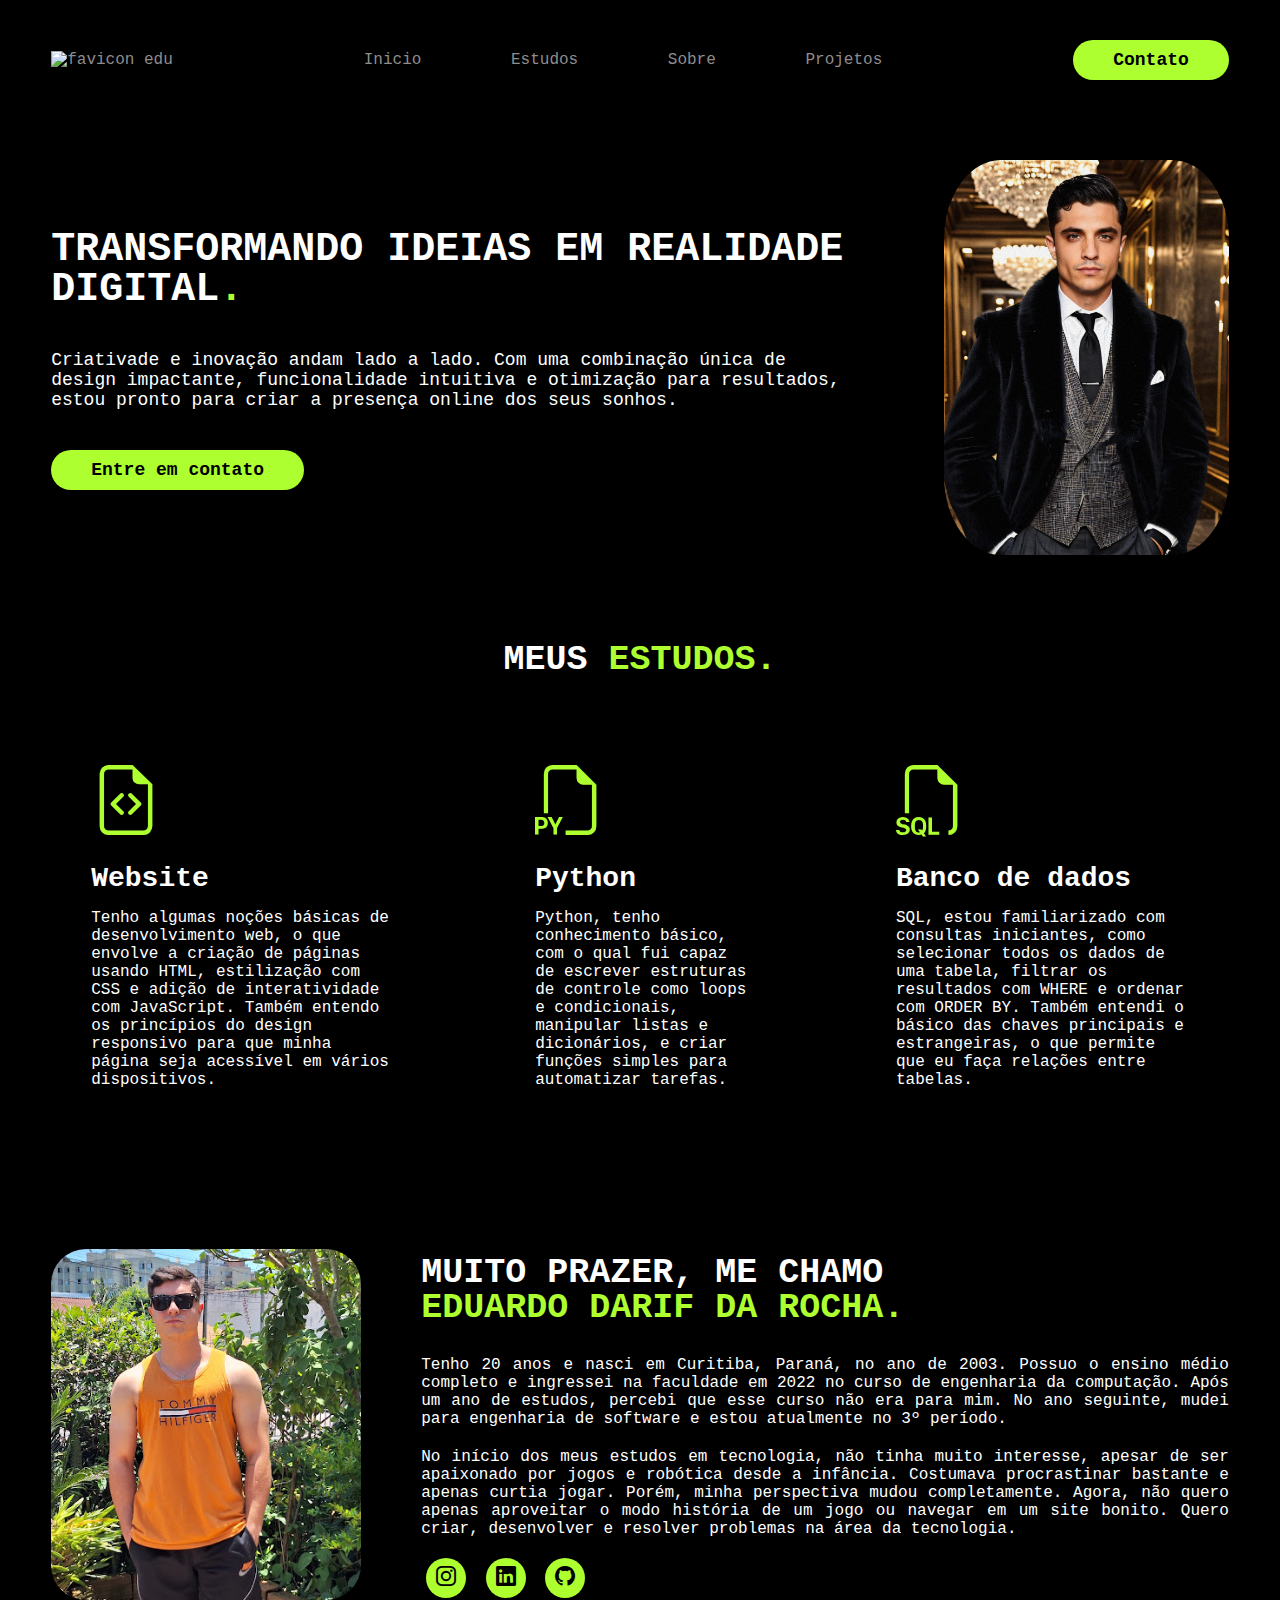
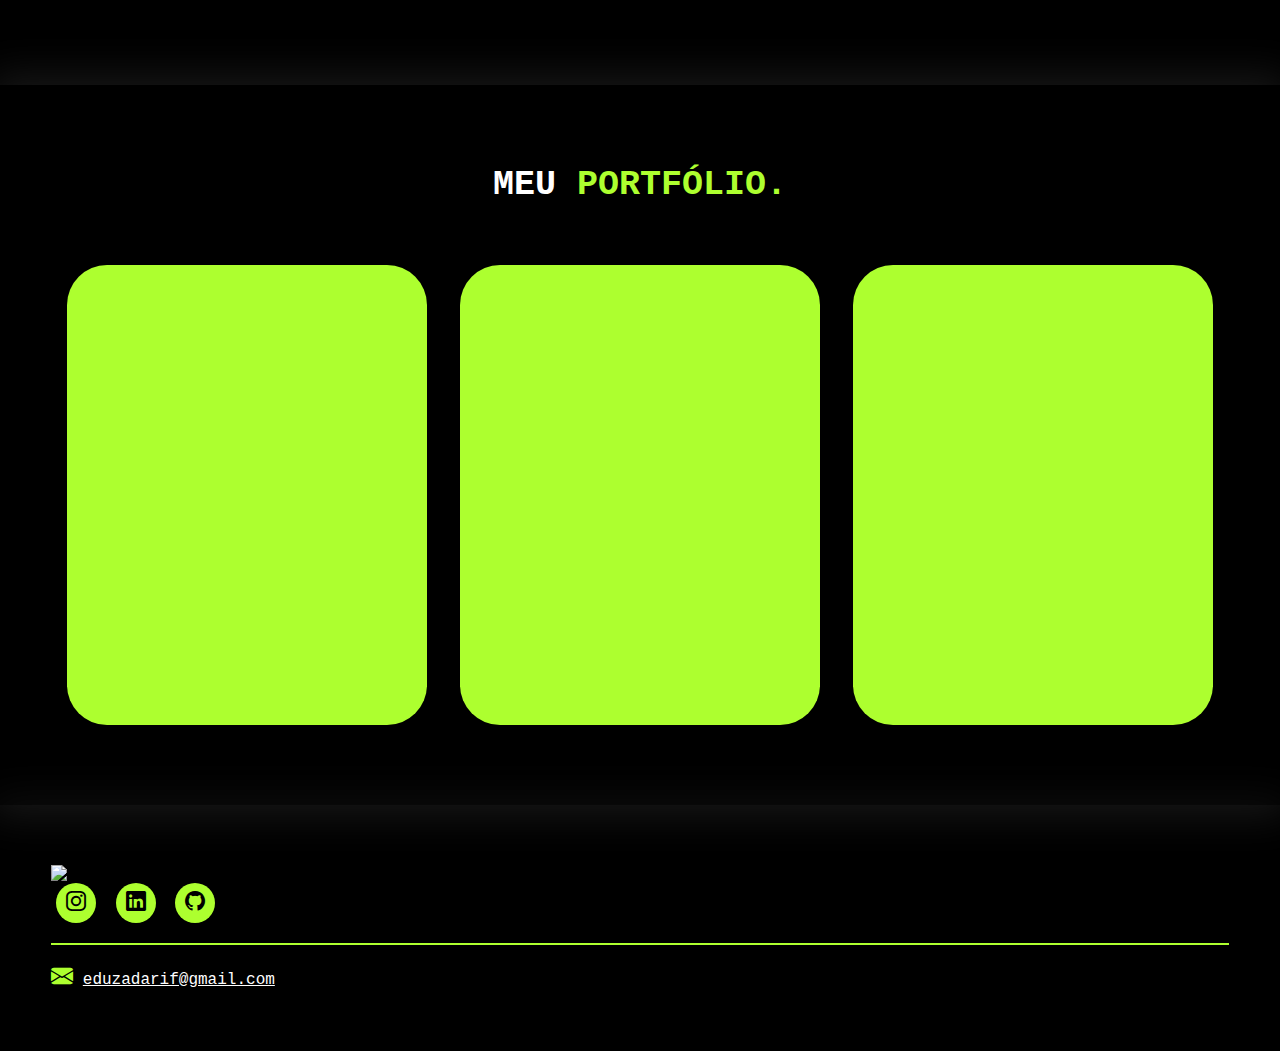
==== index.html @ e09f618d "Initial commit" ====
<!DOCTYPE html>
<html lang="pt-br">

<head>
    <meta charset="UTF-8">
    <meta name="viewport" content="width=device-width, initial-scale=1.0">
    <link rel="stylesheet" href="style.css">
    <link rel="stylesheet" href="https://cdn.jsdelivr.net/npm/bootstrap-icons@1.11.3/font/bootstrap-icons.min.css">
    <!--bootstrap icon-->
    <link rel="shortcut icon" href="images/favicon.ico.ico" type="image/x-icon">
    <title>EduDarif</title>
</head>

<body>

    <header>
        <div class="interface">
            <div class="logo">
                <a href="#">
                    <img src="images/favicon.ico" alt="favicon edu">
                </a>
            </div> <!--logo-->

            <nav class="menu_desktop">
                <ul>
                    <li><a href="#Inicio">Inicio</a></li>
                    <li><a href="#Estudos">Estudos</a></li>
                    <li><a href="#Sobre">Sobre</a></li>
                    <li><a href="#Projetos">Projetos</a></li>
                </ul>
            </nav>

            <div class="edu-contatos">
                <a href="contatos.html" target="_blank" rel="external">
                    <button>Contato</button>
                </a>
            </div><!--contatos para falar comigo-->
        </div> <!--interface-->
    </header>

    <main>
        <a name="Inicio"></a>
        <section id="Inicio" class="topo-do-site">
            <div class="interface">
                <div class="flex">
                    <div class="txt-topo-site">
                        <h1>TRANSFORMANDO IDEIAS EM REALIDADE DIGITAL<span>.</span></h1>
                        <p>Criativade e inovação andam lado a lado. Com uma combinação única de design impactante,
                            funcionalidade intuitiva e otimização para resultados, estou pronto para criar a presença
                            online dos seus sonhos.</p>

                        <div class="edu-contatos">
                            <a href="contatos.html" target="_blank" rel="external">
                                <button>Entre em contato</button>
                            </a>
                        </div>
                    </div><!--txt-topo-site-->

                    <div class="img-topo-site">
                        <img src="images/eduardo.jpeg" alt="edu" id="zoom">
                    </div><!--img-topo-site-->
                </div><!--flex-->
            </div><!--interface-->
        </section><!--topo-do-site-->

        <a name="Estudos"></a>
        <section id="Estudos" class="especialidades">
            <div class="interface">
                <h2 class="titulo">MEUS <span>ESTUDOS.</span></h2>
                <div class="flex">
                    <div class="especialidades-box">
                        <i class="bi bi-file-earmark-code"></i>
                        <h3>Website</h3>
                        <p>Tenho algumas noções básicas de desenvolvimento web, o que envolve a criação de páginas
                            usando HTML, estilização com CSS e adição de interatividade com JavaScript. Também entendo
                            os princípios do design responsivo para que minha página seja acessível em vários
                            dispositivos.</p>
                    </div><!--especialidades-box-->

                    <div class="especialidades-box">
                        <i class="bi bi-filetype-py"></i>
                        <h3>Python</h3>
                        <p>Python, tenho conhecimento básico, com o qual fui capaz de escrever estruturas de controle
                            como loops e condicionais, manipular listas e dicionários, e criar funções simples para
                            automatizar tarefas.</p>
                    </div><!--especialidades-box-->

                    <div class="especialidades-box">
                        <i class="bi bi-filetype-sql"></i>
                        <h3>Banco de dados</h3>
                        <p>SQL, estou familiarizado com consultas iniciantes, como selecionar todos os dados de uma
                            tabela, filtrar os resultados com WHERE e ordenar com ORDER BY. Também entendi o básico das
                            chaves principais e estrangeiras, o que permite que eu faça relações entre tabelas.</p>
                    </div><!--especialidades-box-->
                </div><!--flex-->
            </div><!--interface-->
        </section><!--especialidades-->

        <a nome="Sobre"></a>
        <section id="Sobre" class="sobre">
            <div class="interface">
                <div class="flex">
                    <div class="img-sobre">
                        <img src="images/eu_2.png" alt="selfie" id="zoom2">
                    </div><!--img-sobre-->

                    <div class="txt-sobre">
                        <h2>MUITO PRAZER, ME CHAMO <span>EDUARDO DARIF DA ROCHA.</span></h2>
                        <p>Tenho 20 anos e nasci em Curitiba, Paraná, no ano de 2003. Possuo o ensino médio completo e
                            ingressei na faculdade em 2022 no curso de engenharia da computação. Após um ano de estudos,
                            percebi que esse curso não era para mim. No ano seguinte, mudei para engenharia de software
                            e estou atualmente no 3º período.</p>
                        <p>No início dos meus estudos em tecnologia, não tinha muito interesse, apesar de ser apaixonado
                            por jogos e robótica desde a infância. Costumava procrastinar bastante e apenas curtia
                            jogar. Porém, minha perspectiva mudou completamente. Agora, não quero apenas aproveitar o
                            modo história de um jogo ou navegar em um site bonito. Quero criar, desenvolver e resolver
                            problemas na área da tecnologia.</p>
                        <div class="eddarif-social">
                            <a href="https://www.instagram.com/edudarif/" target="_blank" rel="external"><button><i
                                        class="bi bi-instagram"></i></button></a>
                            <a href="https://www.linkedin.com/in/eduardo-darif-da-rocha-286b02239/" target="_blank"
                                rel="external"><button><i class="bi bi-linkedin"></i></button></a>
                            <a href="https://github.com/EduDarif" target="_blank" rel="external"><button><i
                                        class="bi bi-github"></i></button></a>
                        </div><!--eddarif-social-->
                    </div><!--txt-sobre-->
                </div><!--flex-->
            </div><!--interface-->
        </section><!--sobre-->

        <a nome="Projetos"></a>
        <section id="Projetos" class="portfolio">
            <div class="interface">
                <h2 class="titulo">MEU <span>PORTFÓLIO.</span></h2>
                <div class="flex">
                    <div class="img-port" style="background-image: url(images/portfólio.jpg);">
                        <div class="overlay">Projeto 1</div>
                    </div>
                    <div class="img-port" style="background-image: url(images/portfólio.jpg);">
                        <div class="overlay">Projeto 2</div>
                    </div>
                    <div class="img-port" style="background-image: url(images/portfólio.jpg);">
                        <div class="overlay">Projeto 3</div>
                    </div>
                </div><!--flex-->
            </div><!--interface-->
        </section><!--portifolio-->

    </main>

    <footer>
        <div class="interface">
            <div class="line-footer">
                <div class="flex">
                    <div class="logo-footer">
                        <img src="images/favicon.ico" alt="logotipo edu">
                        <div class="eddarif-social">
                            <a href=https://www.instagram.com/edudarif/ target="_blank" rel="external"><button><i
                                        class="bi bi-instagram"></i></button></a>
                            <a href="https://www.linkedin.com/in/eduardo-darif-da-rocha-286b02239/" target="_blank"
                                rel="external"><button><i class="bi bi-linkedin"></i></button></a>
                            <a href="https://github.com/EduDarif" target="_blank" rel="external"><button><i
                                        class="bi bi-github"></i></button></a>
                        </div><!--eddarif-social-->
                    </div><!--flex-->
                </div><!--logo-footer-->
            </div><!--line-footer-->

            <div class="line-footer borda">
                <p><i class="bi bi-envelope-fill"></i> <a href="mailto:eduzadarif@gmail.com">eduzadarif@gmail.com</a>
                </p>
            </div><!--line-footer-->

        </div><!--interface-->
    </footer>

    <script src="functions.js"></script>

</body>

</html>
---- style.css ----
/* ESTILO GERAL */
* {
    margin: 0;
    padding: 0;
    box-sizing: border-box;
    font-family: 'Courier New', Courier, monospace;
}

body {
    background-color: #000;
    height: 100vh;
}

.interface {
    max-width: 1280px;
    margin: 0 auto;
}

.flex {
    display: flex;
}

.edu-contatos button {
    padding: 10px 40px;
    font-size: 18px;
    font-weight: 600;
    background-color: greenyellow;
    border: 0;
    border-radius: 30px;
    cursor: pointer;
    transition: .2s;
}

h2.titulo {
    color: white;
    font-size: 35px;
    text-align: center;
}

h2.titulo span {
    color: greenyellow;
}

button:hover,
form .edu-enviar input:hover {
    box-shadow: 0px 0px 8px rgba(130, 255, 47, 0.822);
    transform: scale(1.07);
}

/* ESTILO DO CABEÇALHO */
header {
    padding: 40px 4%;
}

header>.interface {
    display: flex;
    align-items: center;
    justify-content: space-between;
}

header a {
    color: #8f8c8c;
    text-decoration: none;
    display: inline-block;
    transition: .2s;
}

header a:hover {
    color: whitesmoke;
    transform: scale(1.07);
}

header nav ul {
    list-style-type: none;
}

header nav ul li {
    display: inline-block;
    padding: 0 40px;
}

/* ESTILO DO TOPO DO SITE */
section.topo-do-site {
    padding: 40px 4%;
}

section.topo-do-site .flex {
    align-items: center;
    justify-content: center;
    gap: 90px;
}

.topo-do-site h1 {
    color: white;
    font-size: 40px;
    line-height: 40px;
}

.topo-do-site .txt-topo-site h1 span {
    color: greenyellow;
}

.topo-do-site .txt-topo-site p {
    color: white;
    margin: 40px 0;
    font-size: 18px;
}

.topo-do-site .img-topo-site img {
    position: relative;
    animation: flutuar 2s ease-in-out infinite alternate;
    width: 285px;
    border-radius: 20%;
    border: none;
}

@keyframes flutuar {
    0% {
        top: 0;
    }

    100% {
        top: 30px;
    }
}

/* ESTILOS DAS ESPECIALIDADES */
section.especialidades {
    padding: 40px 4%;
}

section.especialidades .flex {
    gap: 60px;
}

.especialidades .especialidades-box {
    color: white;
    padding: 40px;
    border-radius: 20px;
    margin-top: 45px;
    transition: .2s;
}

.especialidades .especialidades-box:hover {
    transform: scale(1.05);
    box-shadow: 0 0 10px rgba(255, 255, 255, 0.39);
}

.especialidades .especialidades-box i {
    font-size: 70px;
    color: greenyellow;
}

.especialidades .especialidades-box h3 {
    font-size: 28px;
    margin: 15px 0;
}

/* ESTILO DO SOBRE */
section.sobre {
    padding: 80px 4%;
}

section.sobre .flex {
    align-items: center;
    gap: 60px;
}

.sobre .txt-sobre {
    color: white;
}

.sobre .txt-sobre h2 {
    font-size: 35px;
    line-height: 35px;
    margin-bottom: 30px;
}

.sobre .txt-sobre h2 span {
    color: greenyellow;
    display: block;
}

.sobre .txt-sobre p {
    margin: 20px 0;
    text-align: justify;
}

.eddarif-social button {
    width: 40px;
    height: 40px;
    border-radius: 50%;
    border: none;
    background-color: greenyellow;
    font-size: 20px;
    cursor: pointer;
    margin: 0 5px;
    transition: .2s;
}

.sobre .flex .img-sobre img {
    border-radius: 35px;
    border: none;
    width: 310px;
}

/* ESTILO DO PORTFÓLIO */
section.portfolio {
    padding: 80px 4%;
    box-shadow: 0 0 40px 10px rgba(255, 255, 255, 0.096);
}

section.portfolio .flex {
    justify-content: space-around;
    margin-top: 60px;
}

.img-port {
    width: 360px;
    height: 460px;
    background-color: greenyellow;
    background-size: cover;
    background-position: 100% 0%;
    border-radius: 40px;
    transition: 8s;
    cursor: pointer;
    position: relative;
}

.img-port:hover {
    background-position: 100% 100%
}

.overlay {
    position: absolute;
    top: 0;
    left: 0;
    width: 100%;
    height: 100%;
    background-color: rgba(0, 0, 0, 0.568);
    border-radius: 40px;
    display: flex;
    align-items: center;
    justify-content: center;
    font-size: 24px;
    font-weight: 600;
    color: white;
    opacity: 0;
    transition: .5s;
}

.overlay:hover {
    opacity: 1;
}

/* ESTILO DO FORMULÁRIO DE CONTATO */

section.formulario {
    padding: 80px 4%;
}

form {
    max-width: 500px;
    margin: 0 auto;
    display: flex;
    justify-content: center;
    flex-direction: column;
    gap: 10px;
    margin-top: 40px;
}

form input,
form textarea {
    width: 100%;
    background-color: rgb(59, 59, 59);
    border: 0;
    outline: 0;
    padding: 20px 15px;
    border-radius: 15px;
    color: white;
    font-size: 18px;
}

form textarea {
    resize: none;
    max-height: 200px;
}

form .edu-enviar {
    margin-top: 20px;
    text-align: center;
}

form .edu-enviar input {
    width: 120px;
    background-color: rgb(173, 255, 47);
    color: black;
    font-weight: 700;
    cursor: pointer;
    transition: .2s;
}

/* ESTILO DO RODAPÉ */

footer {
    padding: 40px 4%;
    box-shadow: 0 0 40px 10px rgba(255, 255, 255, 0.048);
}

footer .flex {
    justify-content: space-between;
}

footer .line-footer {
    padding: 20px 0;
}

.borda {
    border-top: 2px solid greenyellow;
}

footer .line-footer p i {
    color: greenyellow;
    font-size: 22px;
}

footer .line-footer p a {
    color: white;
}

@media screen and (max-width: 1020px) {

    /* CLASSES GERAIS */
    .flex {
        flex-direction: column;
    }

    h2.titulo {
        font-size: 30px;
        line-height: 34px;
    }

    .topo-do-site .flex {
        flex-direction: column-reverse;
    }

    /* CABEÇALHO */
    .menu_desktop,
    .edu-contatos {
        display: none;
    }

    /* TOPO DO SITE */
    section.topo-do-site .flex {
        gap: 55px;
    }

    section.topo-do-site {
        padding: 20px 8%;
    }

    .topo-do-site h1 {
        font-size: 30px;
    }

    .topo-do-site .img-topo-site img {
        width: 100%;
    }

    /* ESTILOS DAS ESPECIALIDADES */
    section.especialidades {
        padding: 40px 8%;
    }

    /* SOBRE */
    section.sobre {
        padding: 80px 8%;
    }

    .sobre .txt-sobre h2 {
        font-size: 30px;
        line-height: 35px;
        text-align: center;
    }

    .eddarif-social {
        text-align: center;
    }

    .img-sobre img {
        width: 100%;
    }

    /* PORTFÓLIO */
    section.portfolio {
        padding: 80px 8%;
    }

    .img-port {
        width: 100%;
        max-width: 360px;
        margin: 0 auto;
    }

    section.portfolio .flex {
        gap: 55px;
    }

    footer .flex {
        gap: 30px;
    }

    footer .line-footer {
        text-align: center;
    }
}
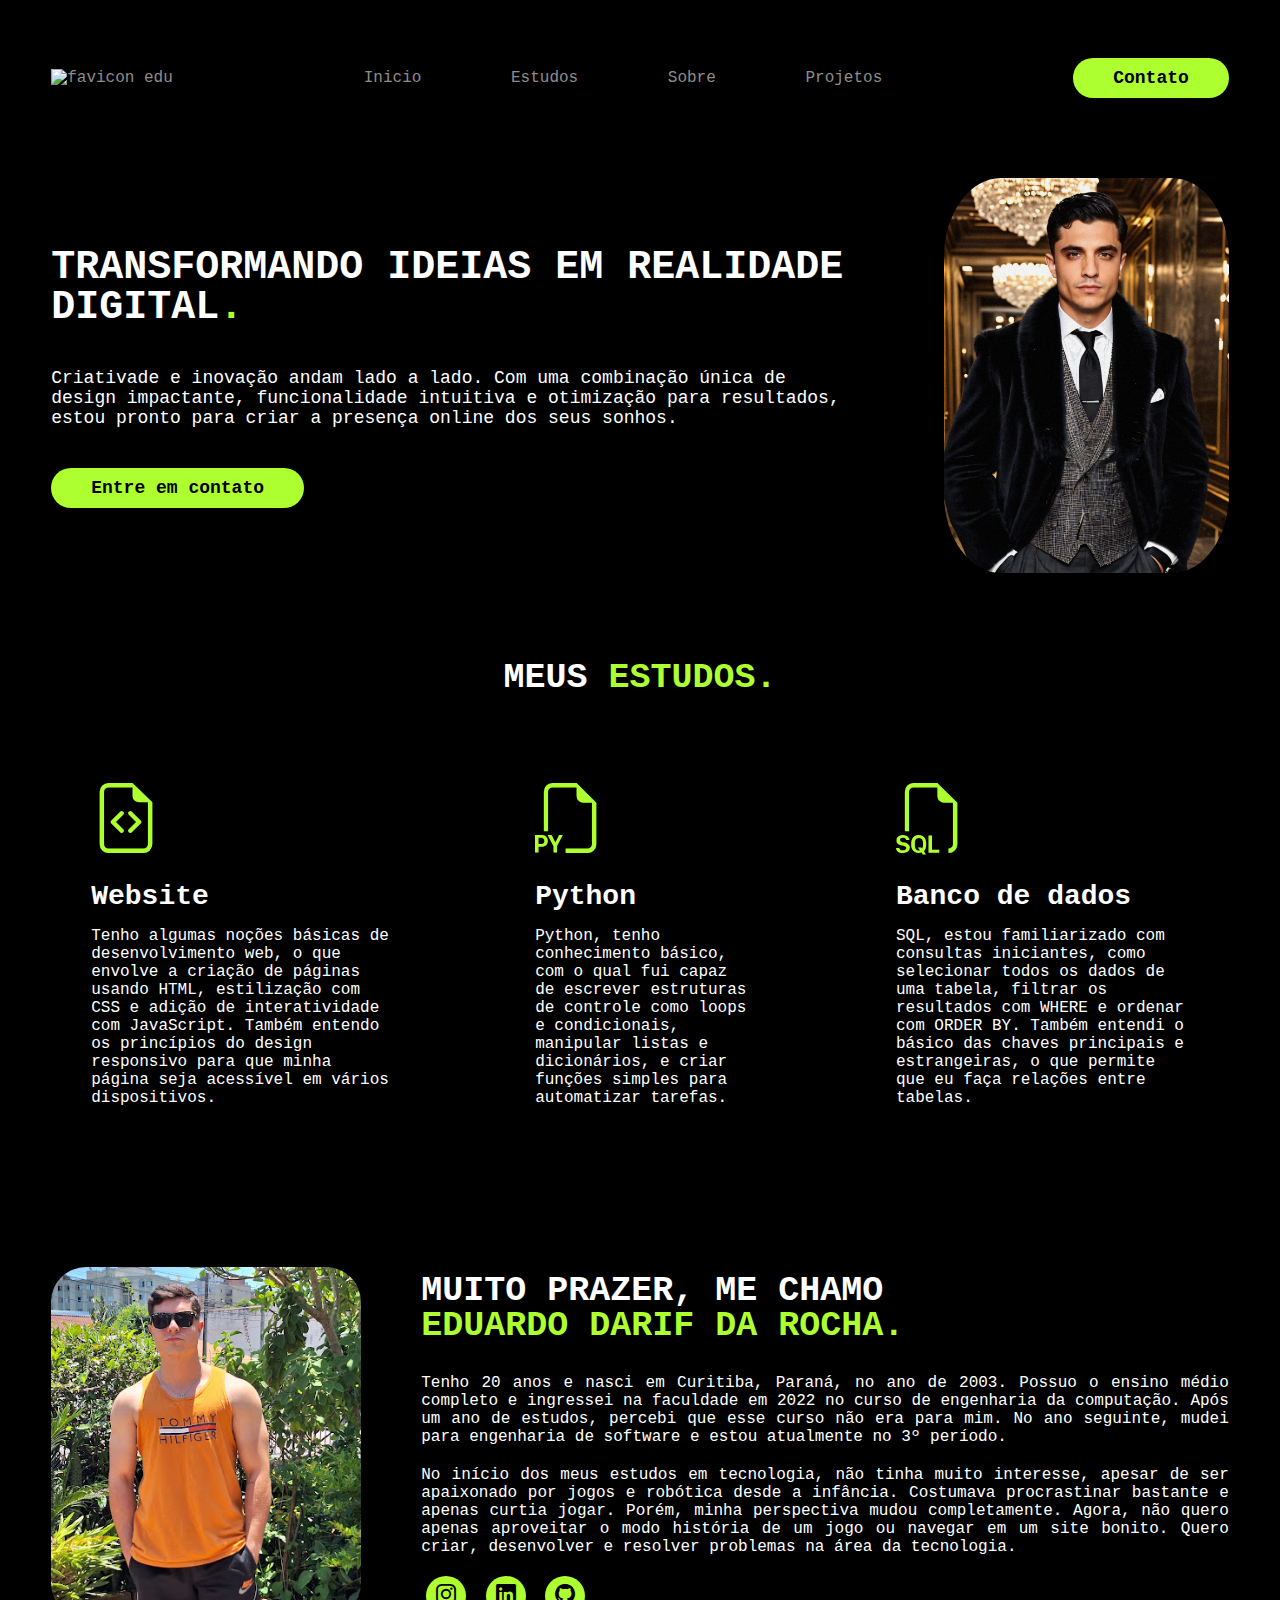
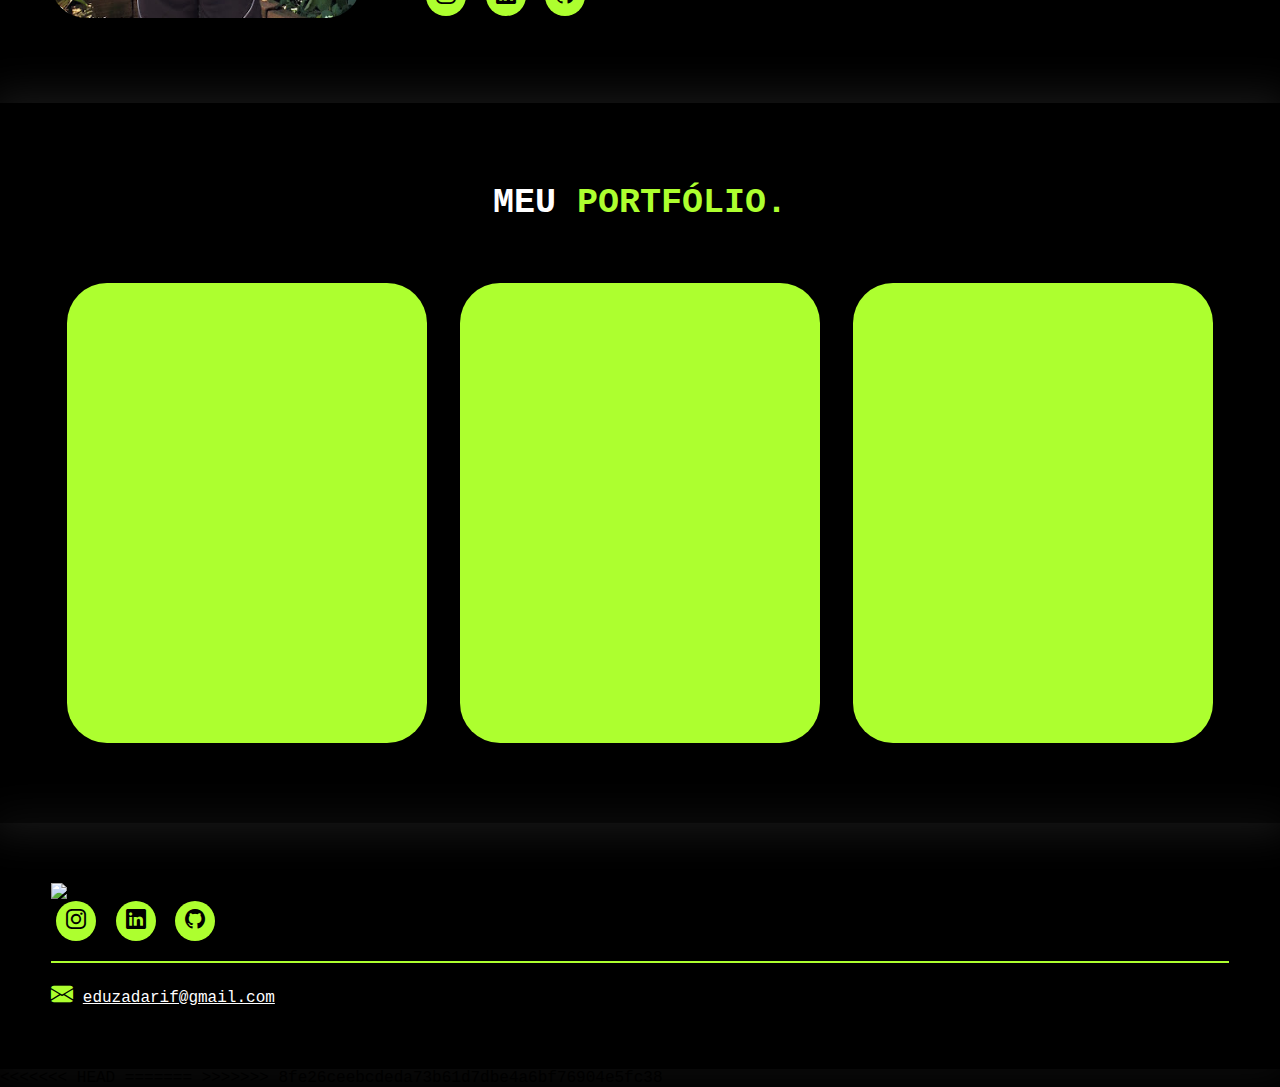
==== commit 75800489: "Resolve merge conflicts" ====
--- a/index.html
+++ b/index.html
@@ -4,7 +4,11 @@
 <head>
     <meta charset="UTF-8">
     <meta name="viewport" content="width=device-width, initial-scale=1.0">
+<<<<<<< HEAD
+    <link rel="stylesheet" href="assets/css/style.css">
+=======
     <link rel="stylesheet" href="style.css">
+>>>>>>> 8fe26ceebcdeda73b61d7dbe4a6bf76904e5fc38
     <link rel="stylesheet" href="https://cdn.jsdelivr.net/npm/bootstrap-icons@1.11.3/font/bootstrap-icons.min.css">
     <!--bootstrap icon-->
     <link rel="shortcut icon" href="images/favicon.ico.ico" type="image/x-icon">
@@ -174,7 +178,11 @@
         </div><!--interface-->
     </footer>
 
+<<<<<<< HEAD
+    <script src="assets/js/functions.js"></script>
+=======
     <script src="functions.js"></script>
+>>>>>>> 8fe26ceebcdeda73b61d7dbe4a6bf76904e5fc38
 
 </body>
 
--- a/assets/css/style.css
+++ b/assets/css/style.css
@@ -0,0 +1,416 @@
+/* ESTILO GERAL */
+* {
+    margin: 0;
+    padding: 0;
+    box-sizing: border-box;
+    font-family: 'Courier New', Courier, monospace;
+}
+
+body {
+    background-color: #000;
+    height: 100vh;
+}
+
+.interface {
+    max-width: 1280px;
+    margin: 0 auto;
+}
+
+.flex {
+    display: flex;
+}
+
+.edu-contatos button {
+    padding: 10px 40px;
+    font-size: 18px;
+    font-weight: 600;
+    background-color: greenyellow;
+    border: 0;
+    border-radius: 30px;
+    cursor: pointer;
+    transition: .2s;
+}
+
+h2.titulo {
+    color: white;
+    font-size: 35px;
+    text-align: center;
+}
+
+h2.titulo span {
+    color: greenyellow;
+}
+
+button:hover,
+form .edu-enviar input:hover {
+    box-shadow: 0px 0px 8px rgba(130, 255, 47, 0.822);
+    transform: scale(1.07);
+}
+
+/* ESTILO DO CABEÇALHO */
+header {
+    padding: 40px 4%;
+}
+
+header>.interface {
+    display: flex;
+    align-items: center;
+    justify-content: space-between;
+}
+
+header a {
+    color: #8f8c8c;
+    text-decoration: none;
+    display: inline-block;
+    transition: .2s;
+}
+
+header a:hover {
+    color: whitesmoke;
+    transform: scale(1.07);
+}
+
+header nav ul {
+    list-style-type: none;
+}
+
+header nav ul li {
+    display: inline-block;
+    padding: 0 40px;
+}
+
+/* ESTILO DO TOPO DO SITE */
+section.topo-do-site {
+    padding: 40px 4%;
+}
+
+section.topo-do-site .flex {
+    align-items: center;
+    justify-content: center;
+    gap: 90px;
+}
+
+.topo-do-site h1 {
+    color: white;
+    font-size: 40px;
+    line-height: 40px;
+}
+
+.topo-do-site .txt-topo-site h1 span {
+    color: greenyellow;
+}
+
+.topo-do-site .txt-topo-site p {
+    color: white;
+    margin: 40px 0;
+    font-size: 18px;
+}
+
+.topo-do-site .img-topo-site img {
+    position: relative;
+    animation: flutuar 2s ease-in-out infinite alternate;
+    width: 285px;
+    border-radius: 20%;
+    border: none;
+}
+
+@keyframes flutuar {
+    0% {
+        top: 0;
+    }
+
+    100% {
+        top: 30px;
+    }
+}
+
+/* ESTILOS DAS ESPECIALIDADES */
+section.especialidades {
+    padding: 40px 4%;
+}
+
+section.especialidades .flex {
+    gap: 60px;
+}
+
+.especialidades .especialidades-box {
+    color: white;
+    padding: 40px;
+    border-radius: 20px;
+    margin-top: 45px;
+    transition: .2s;
+}
+
+.especialidades .especialidades-box:hover {
+    transform: scale(1.05);
+    box-shadow: 0 0 10px rgba(255, 255, 255, 0.39);
+}
+
+.especialidades .especialidades-box i {
+    font-size: 70px;
+    color: greenyellow;
+}
+
+.especialidades .especialidades-box h3 {
+    font-size: 28px;
+    margin: 15px 0;
+}
+
+/* ESTILO DO SOBRE */
+section.sobre {
+    padding: 80px 4%;
+}
+
+section.sobre .flex {
+    align-items: center;
+    gap: 60px;
+}
+
+.sobre .txt-sobre {
+    color: white;
+}
+
+.sobre .txt-sobre h2 {
+    font-size: 35px;
+    line-height: 35px;
+    margin-bottom: 30px;
+}
+
+.sobre .txt-sobre h2 span {
+    color: greenyellow;
+    display: block;
+}
+
+.sobre .txt-sobre p {
+    margin: 20px 0;
+    text-align: justify;
+}
+
+.eddarif-social button {
+    width: 40px;
+    height: 40px;
+    border-radius: 50%;
+    border: none;
+    background-color: greenyellow;
+    font-size: 20px;
+    cursor: pointer;
+    margin: 0 5px;
+    transition: .2s;
+}
+
+.sobre .flex .img-sobre img {
+    border-radius: 35px;
+    border: none;
+    width: 310px;
+}
+
+/* ESTILO DO PORTFÓLIO */
+section.portfolio {
+    padding: 80px 4%;
+    box-shadow: 0 0 40px 10px rgba(255, 255, 255, 0.096);
+}
+
+section.portfolio .flex {
+    justify-content: space-around;
+    margin-top: 60px;
+}
+
+.img-port {
+    width: 360px;
+    height: 460px;
+    background-color: greenyellow;
+    background-size: cover;
+    background-position: 100% 0%;
+    border-radius: 40px;
+    transition: 8s;
+    cursor: pointer;
+    position: relative;
+}
+
+.img-port:hover {
+    background-position: 100% 100%
+}
+
+.overlay {
+    position: absolute;
+    top: 0;
+    left: 0;
+    width: 100%;
+    height: 100%;
+    background-color: rgba(0, 0, 0, 0.568);
+    border-radius: 40px;
+    display: flex;
+    align-items: center;
+    justify-content: center;
+    font-size: 24px;
+    font-weight: 600;
+    color: white;
+    opacity: 0;
+    transition: .5s;
+}
+
+.overlay:hover {
+    opacity: 1;
+}
+
+/* ESTILO DO FORMULÁRIO DE CONTATO */
+
+section.formulario {
+    padding: 80px 4%;
+}
+
+form {
+    max-width: 500px;
+    margin: 0 auto;
+    display: flex;
+    justify-content: center;
+    flex-direction: column;
+    gap: 10px;
+    margin-top: 40px;
+}
+
+form input,
+form textarea {
+    width: 100%;
+    background-color: rgb(59, 59, 59);
+    border: 0;
+    outline: 0;
+    padding: 20px 15px;
+    border-radius: 15px;
+    color: white;
+    font-size: 18px;
+}
+
+form textarea {
+    resize: none;
+    max-height: 200px;
+}
+
+form .edu-enviar {
+    margin-top: 20px;
+    text-align: center;
+}
+
+form .edu-enviar input {
+    width: 120px;
+    background-color: rgb(173, 255, 47);
+    color: black;
+    font-weight: 700;
+    cursor: pointer;
+    transition: .2s;
+}
+
+/* ESTILO DO RODAPÉ */
+
+footer {
+    padding: 40px 4%;
+    box-shadow: 0 0 40px 10px rgba(255, 255, 255, 0.048);
+}
+
+footer .flex {
+    justify-content: space-between;
+}
+
+footer .line-footer {
+    padding: 20px 0;
+}
+
+.borda {
+    border-top: 2px solid greenyellow;
+}
+
+footer .line-footer p i {
+    color: greenyellow;
+    font-size: 22px;
+}
+
+footer .line-footer p a {
+    color: white;
+}
+
+@media screen and (max-width: 1020px) {
+
+    /* CLASSES GERAIS */
+    .flex {
+        flex-direction: column;
+    }
+
+    h2.titulo {
+        font-size: 30px;
+        line-height: 34px;
+    }
+
+    .topo-do-site .flex {
+        flex-direction: column-reverse;
+    }
+
+    /* CABEÇALHO */
+    .menu_desktop,
+    .edu-contatos {
+        display: none;
+    }
+
+    /* TOPO DO SITE */
+    section.topo-do-site .flex {
+        gap: 55px;
+    }
+
+    section.topo-do-site {
+        padding: 20px 8%;
+    }
+
+    .topo-do-site h1 {
+        font-size: 30px;
+    }
+
+    .topo-do-site .img-topo-site img {
+        width: 100%;
+    }
+
+    /* ESTILOS DAS ESPECIALIDADES */
+    section.especialidades {
+        padding: 40px 8%;
+    }
+
+    /* SOBRE */
+    section.sobre {
+        padding: 80px 8%;
+    }
+
+    .sobre .txt-sobre h2 {
+        font-size: 30px;
+        line-height: 35px;
+        text-align: center;
+    }
+
+    .eddarif-social {
+        text-align: center;
+    }
+
+    .img-sobre img {
+        width: 100%;
+    }
+
+    /* PORTFÓLIO */
+    section.portfolio {
+        padding: 80px 8%;
+    }
+
+    .img-port {
+        width: 100%;
+        max-width: 360px;
+        margin: 0 auto;
+    }
+
+    section.portfolio .flex {
+        gap: 55px;
+    }
+
+    footer .flex {
+        gap: 30px;
+    }
+
+    footer .line-footer {
+        text-align: center;
+    }
+}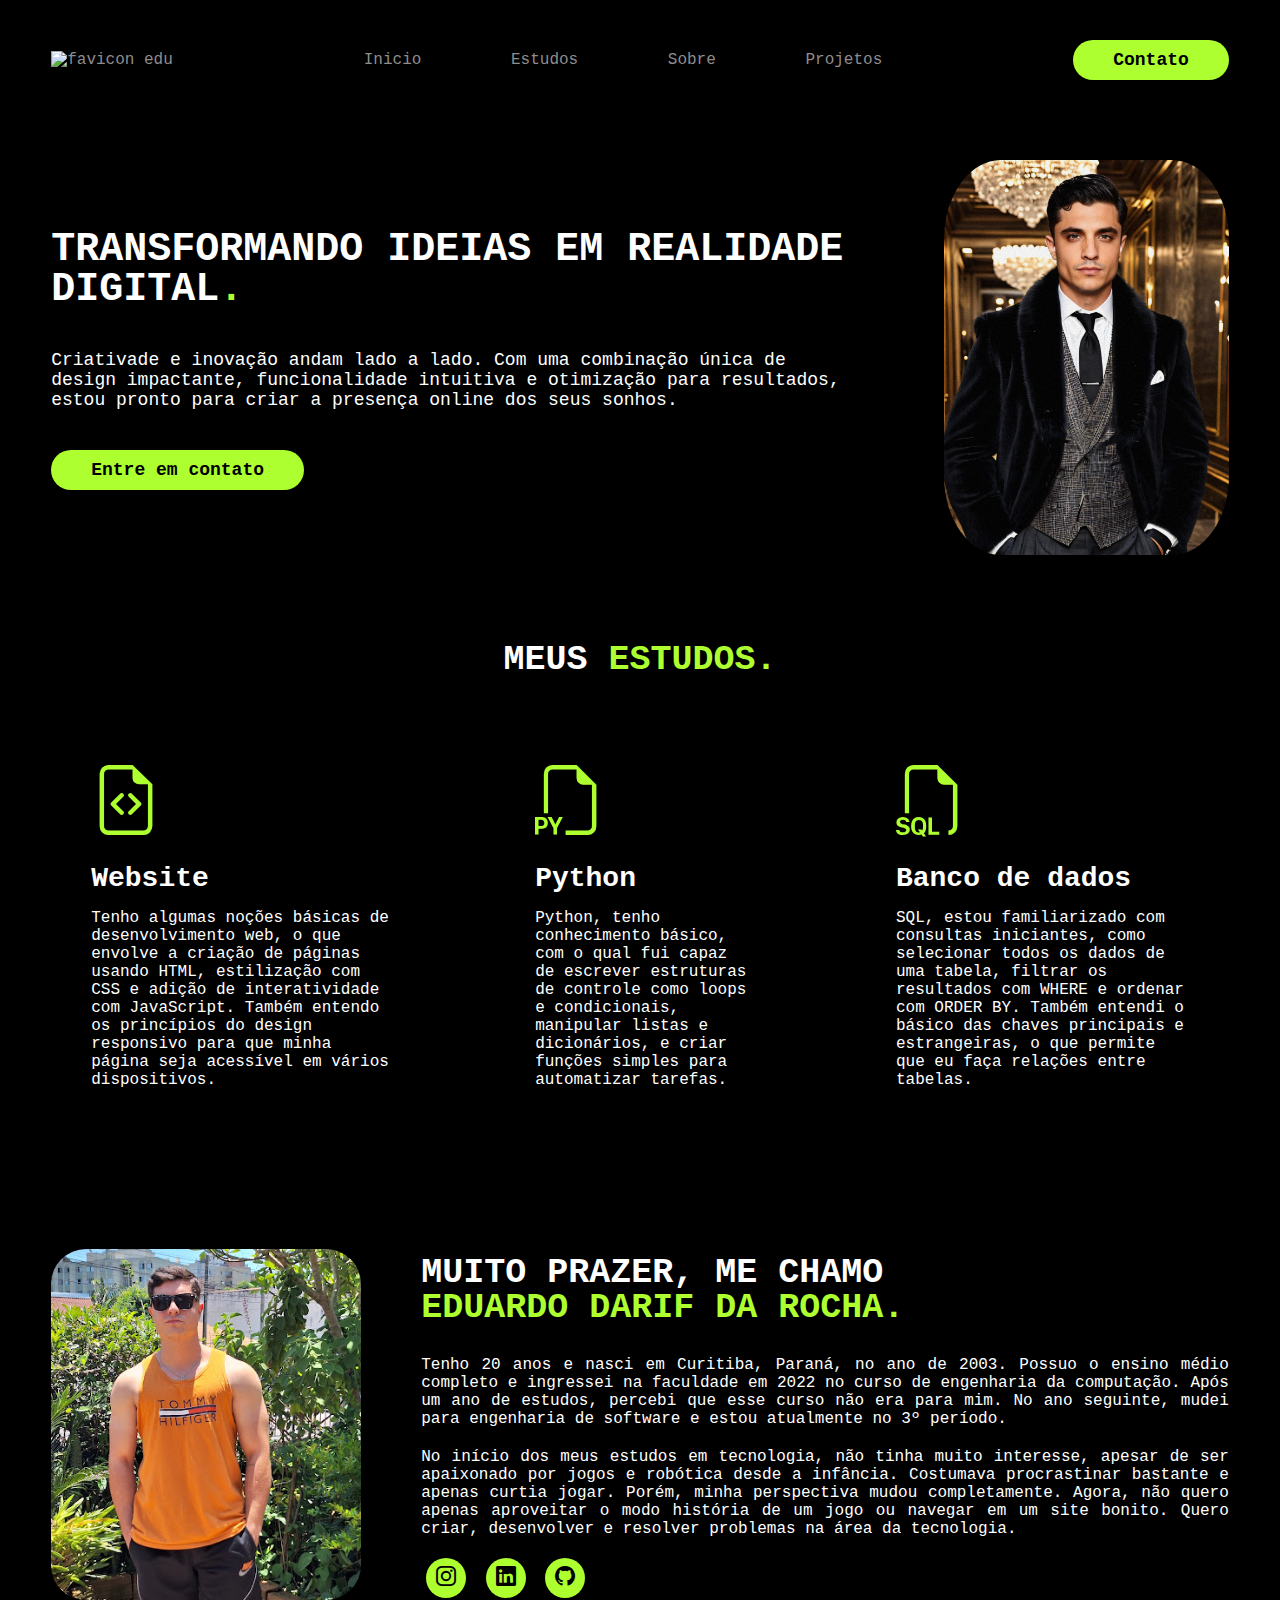
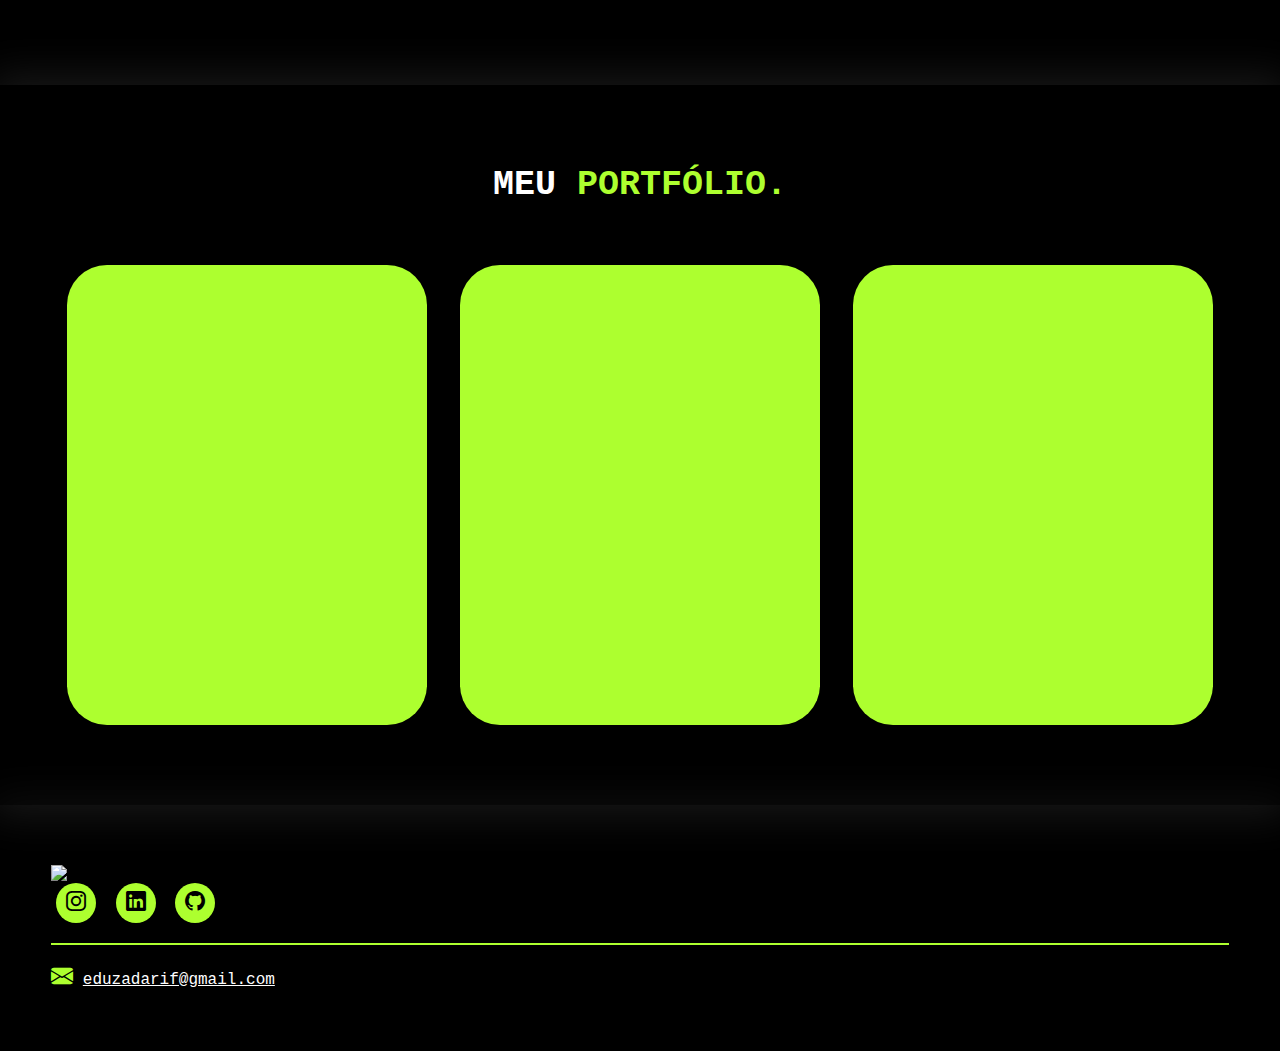
==== commit ad73e136: "Inserindo css/js na pasta assets" ====
--- a/index.html
+++ b/index.html
@@ -4,11 +4,7 @@
 <head>
     <meta charset="UTF-8">
     <meta name="viewport" content="width=device-width, initial-scale=1.0">
-<<<<<<< HEAD
     <link rel="stylesheet" href="assets/css/style.css">
-=======
-    <link rel="stylesheet" href="style.css">
->>>>>>> 8fe26ceebcdeda73b61d7dbe4a6bf76904e5fc38
     <link rel="stylesheet" href="https://cdn.jsdelivr.net/npm/bootstrap-icons@1.11.3/font/bootstrap-icons.min.css">
     <!--bootstrap icon-->
     <link rel="shortcut icon" href="images/favicon.ico.ico" type="image/x-icon">
@@ -178,11 +174,7 @@
         </div><!--interface-->
     </footer>
 
-<<<<<<< HEAD
     <script src="assets/js/functions.js"></script>
-=======
-    <script src="functions.js"></script>
->>>>>>> 8fe26ceebcdeda73b61d7dbe4a6bf76904e5fc38
 
 </body>
 
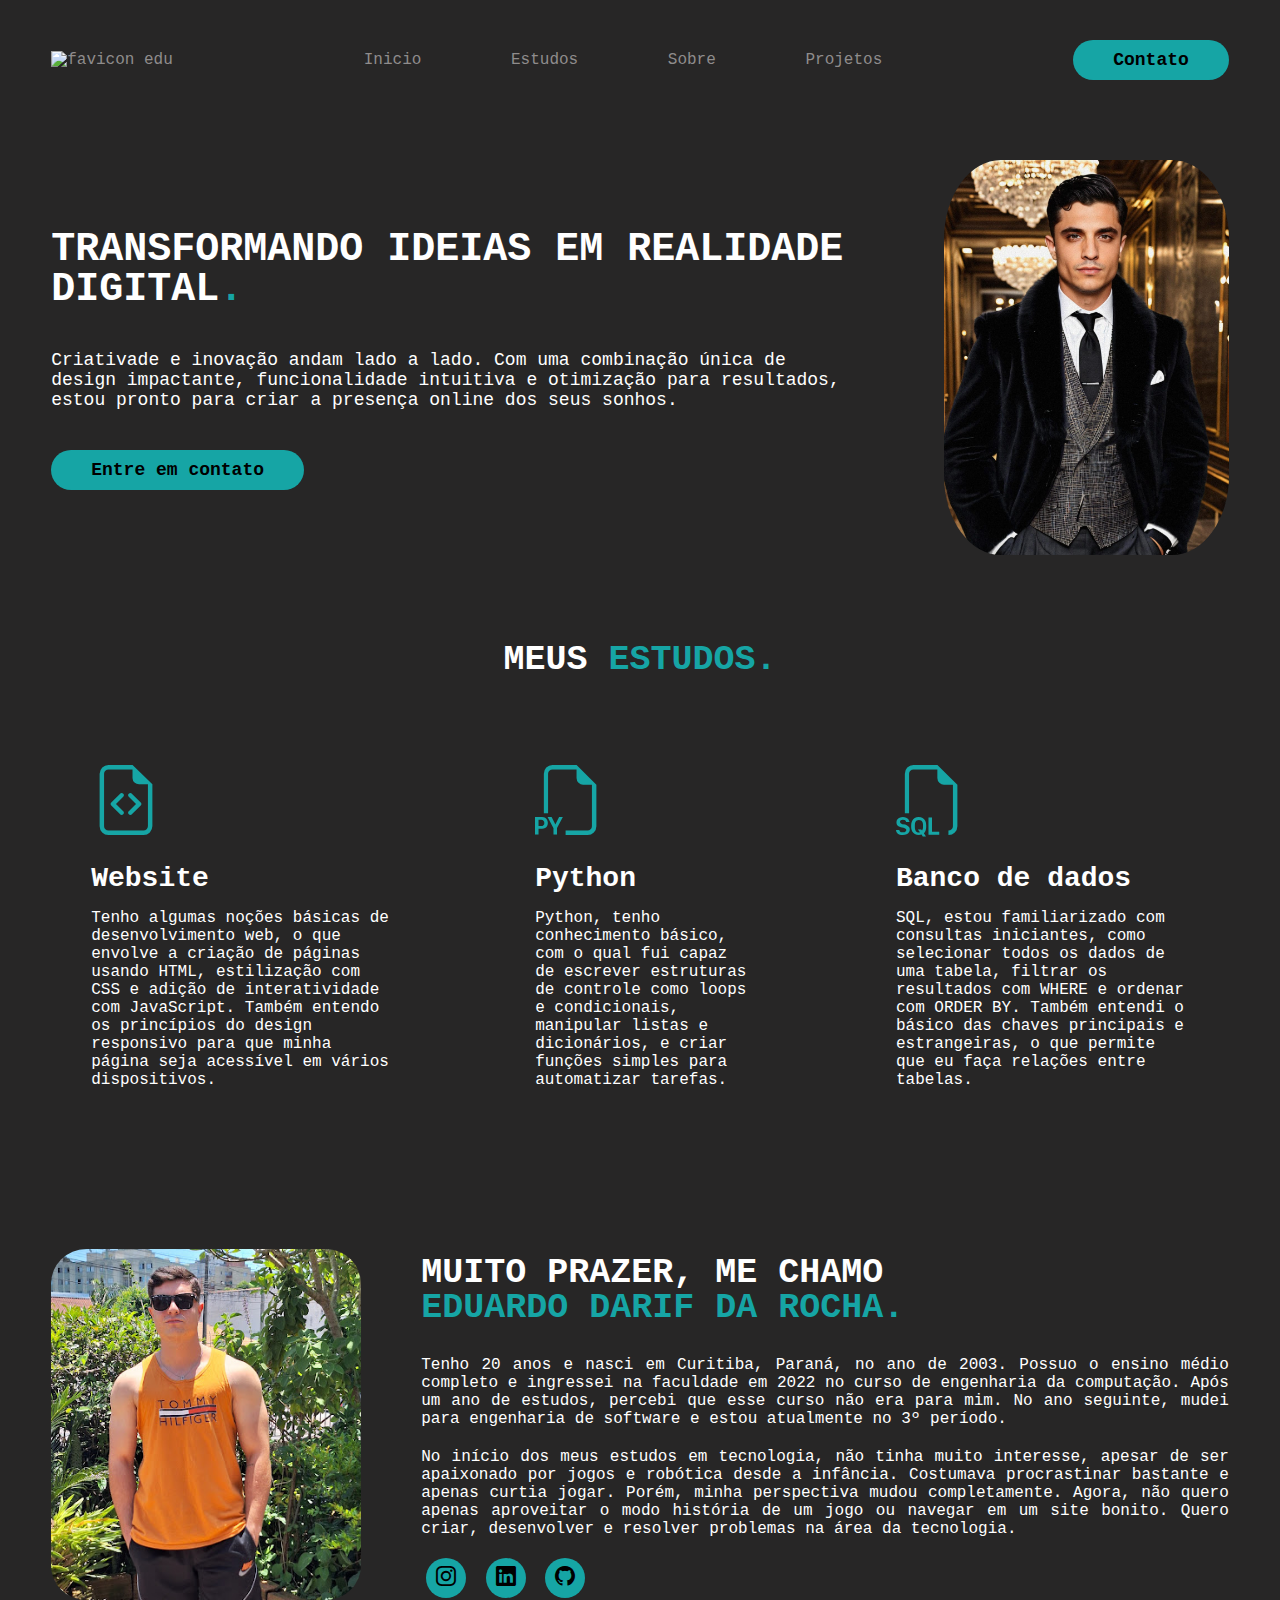
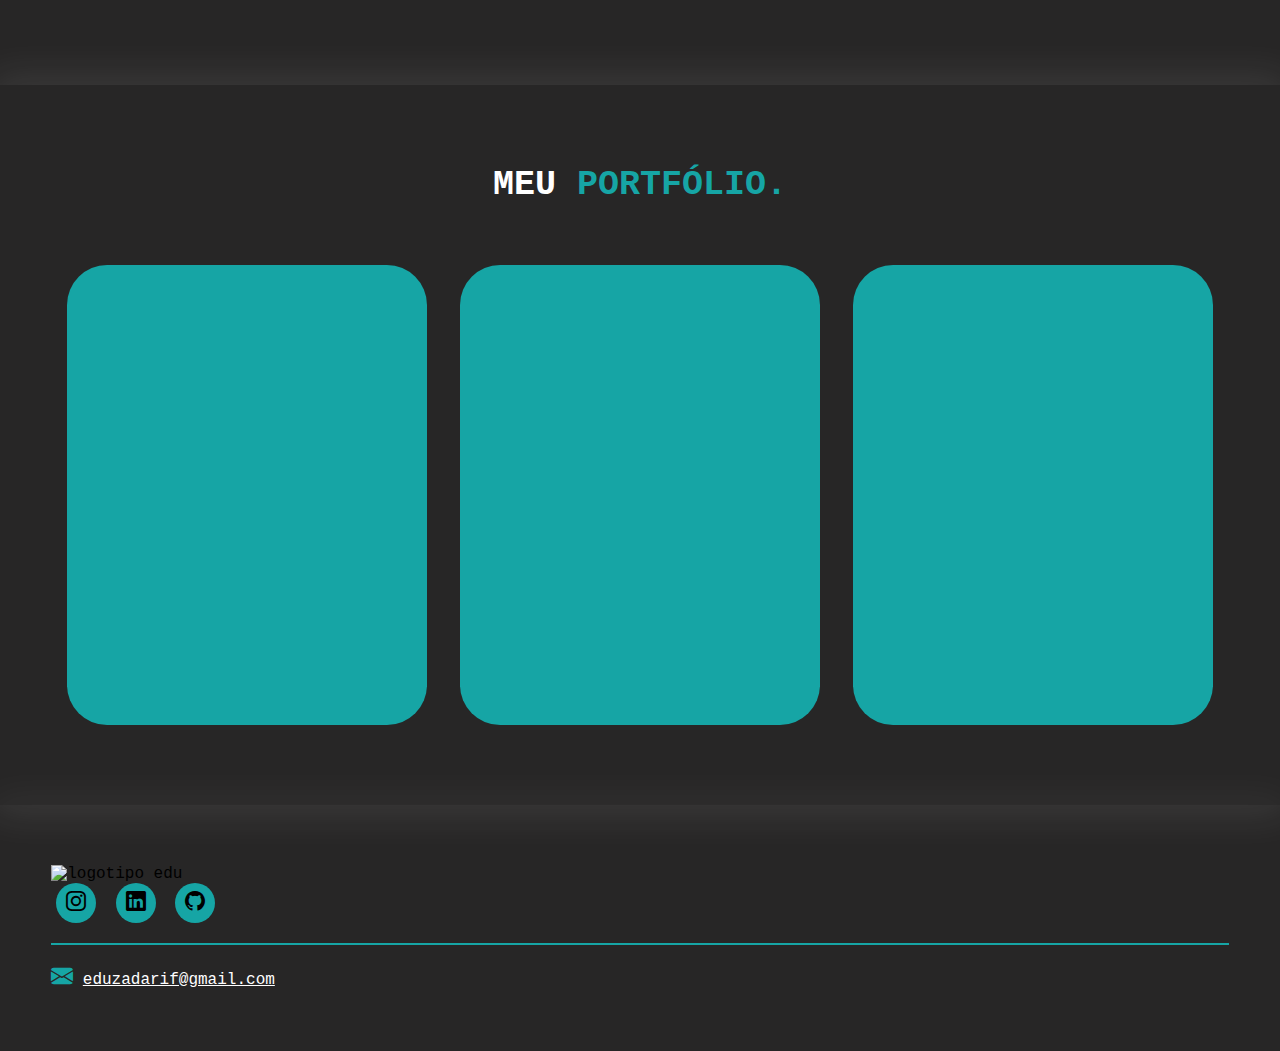
==== commit 143839f6: "Personalizando css e inserindo links para projetos" ====
--- a/index.html
+++ b/index.html
@@ -4,7 +4,7 @@
 <head>
     <meta charset="UTF-8">
     <meta name="viewport" content="width=device-width, initial-scale=1.0">
-    <link rel="stylesheet" href="assets/css/style.css">
+    <link rel="stylesheet" href="assets/assets/css/style.css">
     <link rel="stylesheet" href="https://cdn.jsdelivr.net/npm/bootstrap-icons@1.11.3/font/bootstrap-icons.min.css">
     <!--bootstrap icon-->
     <link rel="shortcut icon" href="images/favicon.ico.ico" type="image/x-icon">
@@ -133,15 +133,21 @@
             <div class="interface">
                 <h2 class="titulo">MEU <span>PORTFÓLIO.</span></h2>
                 <div class="flex">
+                    <a href="https://github.com/EduDarif/viacep.git" target="_blank" rel="external">
+                        <div class="img-port" style="background-image: url(images/portfólio.jpg);">
+                            <div class="overlay">Consulta CEP</div>
+                        </div>
+                    </a>
+                    <a href="https://github.com/EduDarif/Lista_Tarefas.git" target="_blank" rel="external">
                     <div class="img-port" style="background-image: url(images/portfólio.jpg);">
-                        <div class="overlay">Projeto 1</div>
+                        <div class="overlay">Lista de Tarefas</div>
                     </div>
+                    </a>
+                    <a href="https://github.com/Eric-Coutinho/Jogo-Da-Velha-JS.git" target="_blank" rel="external">
                     <div class="img-port" style="background-image: url(images/portfólio.jpg);">
-                        <div class="overlay">Projeto 2</div>
+                        <div class="overlay">Jogo da Velha</div>
                     </div>
-                    <div class="img-port" style="background-image: url(images/portfólio.jpg);">
-                        <div class="overlay">Projeto 3</div>
-                    </div>
+                    </a>
                 </div><!--flex-->
             </div><!--interface-->
         </section><!--portifolio-->
@@ -174,7 +180,7 @@
         </div><!--interface-->
     </footer>
 
-    <script src="assets/js/functions.js"></script>
+    <script src="assets/assets/js/functions.js"></script>
 
 </body>
 
--- a/assets/assets/css/style.css
+++ b/assets/assets/css/style.css
@@ -0,0 +1,416 @@
+/* ESTILO GERAL */
+* {
+    margin: 0;
+    padding: 0;
+    box-sizing: border-box;
+    font-family: 'Courier New', Courier, monospace;
+}
+
+body {
+    background-color: #272626;
+    height: 100vh;
+}
+
+.interface {
+    max-width: 1280px;
+    margin: 0 auto;
+}
+
+.flex {
+    display: flex;
+}
+
+.edu-contatos button {
+    padding: 10px 40px;
+    font-size: 18px;
+    font-weight: 600;
+    background-color: rgb(22, 165, 165);
+    border: 0;
+    border-radius: 30px;
+    cursor: pointer;
+    transition: .2s;
+}
+
+h2.titulo {
+    color: white;
+    font-size: 35px;
+    text-align: center;
+}
+
+h2.titulo span {
+    color: rgb(22, 165, 165);
+}
+
+button:hover,
+form .edu-enviar input:hover {
+    box-shadow: 0px 0px 8px rgb(22, 165, 165);
+    transform: scale(1.07);
+}
+
+/* ESTILO DO CABEÇALHO */
+header {
+    padding: 40px 4%;
+}
+
+header>.interface {
+    display: flex;
+    align-items: center;
+    justify-content: space-between;
+}
+
+header a {
+    color: #8f8c8c;
+    text-decoration: none;
+    display: inline-block;
+    transition: .2s;
+}
+
+header a:hover {
+    color: whitesmoke;
+    transform: scale(1.07);
+}
+
+header nav ul {
+    list-style-type: none;
+}
+
+header nav ul li {
+    display: inline-block;
+    padding: 0 40px;
+}
+
+/* ESTILO DO TOPO DO SITE */
+section.topo-do-site {
+    padding: 40px 4%;
+}
+
+section.topo-do-site .flex {
+    align-items: center;
+    justify-content: center;
+    gap: 90px;
+}
+
+.topo-do-site h1 {
+    color: white;
+    font-size: 40px;
+    line-height: 40px;
+}
+
+.topo-do-site .txt-topo-site h1 span {
+    color: rgb(22, 165, 165);
+}
+
+.topo-do-site .txt-topo-site p {
+    color: white;
+    margin: 40px 0;
+    font-size: 18px;
+}
+
+.topo-do-site .img-topo-site img {
+    position: relative;
+    animation: flutuar 2s ease-in-out infinite alternate;
+    width: 285px;
+    border-radius: 20%;
+    border: none;
+}
+
+@keyframes flutuar {
+    0% {
+        top: 0;
+    }
+
+    100% {
+        top: 30px;
+    }
+}
+
+/* ESTILOS DAS ESPECIALIDADES */
+section.especialidades {
+    padding: 40px 4%;
+}
+
+section.especialidades .flex {
+    gap: 60px;
+}
+
+.especialidades .especialidades-box {
+    color: white;
+    padding: 40px;
+    border-radius: 20px;
+    margin-top: 45px;
+    transition: .2s;
+}
+
+.especialidades .especialidades-box:hover {
+    transform: scale(1.05);
+    box-shadow: 0 0 10px rgba(255, 255, 255, 0.39);
+}
+
+.especialidades .especialidades-box i {
+    font-size: 70px;
+    color: rgb(22, 165, 165);
+}
+
+.especialidades .especialidades-box h3 {
+    font-size: 28px;
+    margin: 15px 0;
+}
+
+/* ESTILO DO SOBRE */
+section.sobre {
+    padding: 80px 4%;
+}
+
+section.sobre .flex {
+    align-items: center;
+    gap: 60px;
+}
+
+.sobre .txt-sobre {
+    color: white;
+}
+
+.sobre .txt-sobre h2 {
+    font-size: 35px;
+    line-height: 35px;
+    margin-bottom: 30px;
+}
+
+.sobre .txt-sobre h2 span {
+    color: rgb(22, 165, 165);
+    display: block;
+}
+
+.sobre .txt-sobre p {
+    margin: 20px 0;
+    text-align: justify;
+}
+
+.eddarif-social button {
+    width: 40px;
+    height: 40px;
+    border-radius: 50%;
+    border: none;
+    background-color: rgb(22, 165, 165);
+    font-size: 20px;
+    cursor: pointer;
+    margin: 0 5px;
+    transition: .2s;
+}
+
+.sobre .flex .img-sobre img {
+    border-radius: 35px;
+    border: none;
+    width: 310px;
+}
+
+/* ESTILO DO PORTFÓLIO */
+section.portfolio {
+    padding: 80px 4%;
+    box-shadow: 0 0 40px 10px rgba(255, 255, 255, 0.096);
+}
+
+section.portfolio .flex {
+    justify-content: space-around;
+    margin-top: 60px;
+}
+
+.img-port {
+    width: 360px;
+    height: 460px;
+    background-color: rgb(22, 165, 165);
+    background-size: cover;
+    background-position: 100% 0%;
+    border-radius: 40px;
+    transition: 8s;
+    cursor: pointer;
+    position: relative;
+}
+
+.img-port:hover {
+    background-position: 100% 100%
+}
+
+.overlay {
+    position: absolute;
+    top: 0;
+    left: 0;
+    width: 100%;
+    height: 100%;
+    background-color: rgba(0, 0, 0, 0.568);
+    border-radius: 40px;
+    display: flex;
+    align-items: center;
+    justify-content: center;
+    font-size: 24px;
+    font-weight: 600;
+    color: white;
+    opacity: 0;
+    transition: .5s;
+}
+
+.overlay:hover {
+    opacity: 1;
+}
+
+/* ESTILO DO FORMULÁRIO DE CONTATO */
+
+section.formulario {
+    padding: 80px 4%;
+}
+
+form {
+    max-width: 500px;
+    margin: 0 auto;
+    display: flex;
+    justify-content: center;
+    flex-direction: column;
+    gap: 10px;
+    margin-top: 40px;
+}
+
+form input,
+form textarea {
+    width: 100%;
+    background-color: rgb(59, 59, 59);
+    border: 0;
+    outline: 0;
+    padding: 20px 15px;
+    border-radius: 15px;
+    color: white;
+    font-size: 18px;
+}
+
+form textarea {
+    resize: none;
+    max-height: 200px;
+}
+
+form .edu-enviar {
+    margin-top: 20px;
+    text-align: center;
+}
+
+form .edu-enviar input {
+    width: 120px;
+    background-color: rgb(22, 165, 165);
+    color: black;
+    font-weight: 700;
+    cursor: pointer;
+    transition: .2s;
+}
+
+/* ESTILO DO RODAPÉ */
+
+footer {
+    padding: 40px 4%;
+    box-shadow: 0 0 40px 10px rgba(255, 255, 255, 0.048);
+}
+
+footer .flex {
+    justify-content: space-between;
+}
+
+footer .line-footer {
+    padding: 20px 0;
+}
+
+.borda {
+    border-top: 2px solid rgb(22, 165, 165);
+}
+
+footer .line-footer p i {
+    color: rgb(22, 165, 165);
+    font-size: 22px;
+}
+
+footer .line-footer p a {
+    color: white;
+}
+
+@media screen and (max-width: 1020px) {
+
+    /* CLASSES GERAIS */
+    .flex {
+        flex-direction: column;
+    }
+
+    h2.titulo {
+        font-size: 30px;
+        line-height: 34px;
+    }
+
+    .topo-do-site .flex {
+        flex-direction: column-reverse;
+    }
+
+    /* CABEÇALHO */
+    .menu_desktop,
+    .edu-contatos {
+        display: none;
+    }
+
+    /* TOPO DO SITE */
+    section.topo-do-site .flex {
+        gap: 55px;
+    }
+
+    section.topo-do-site {
+        padding: 20px 8%;
+    }
+
+    .topo-do-site h1 {
+        font-size: 30px;
+    }
+
+    .topo-do-site .img-topo-site img {
+        width: 100%;
+    }
+
+    /* ESTILOS DAS ESPECIALIDADES */
+    section.especialidades {
+        padding: 40px 8%;
+    }
+
+    /* SOBRE */
+    section.sobre {
+        padding: 80px 8%;
+    }
+
+    .sobre .txt-sobre h2 {
+        font-size: 30px;
+        line-height: 35px;
+        text-align: center;
+    }
+
+    .eddarif-social {
+        text-align: center;
+    }
+
+    .img-sobre img {
+        width: 100%;
+    }
+
+    /* PORTFÓLIO */
+    section.portfolio {
+        padding: 80px 8%;
+    }
+
+    .img-port {
+        width: 100%;
+        max-width: 360px;
+        margin: 0 auto;
+    }
+
+    section.portfolio .flex {
+        gap: 55px;
+    }
+
+    footer .flex {
+        gap: 30px;
+    }
+
+    footer .line-footer {
+        text-align: center;
+    }
+}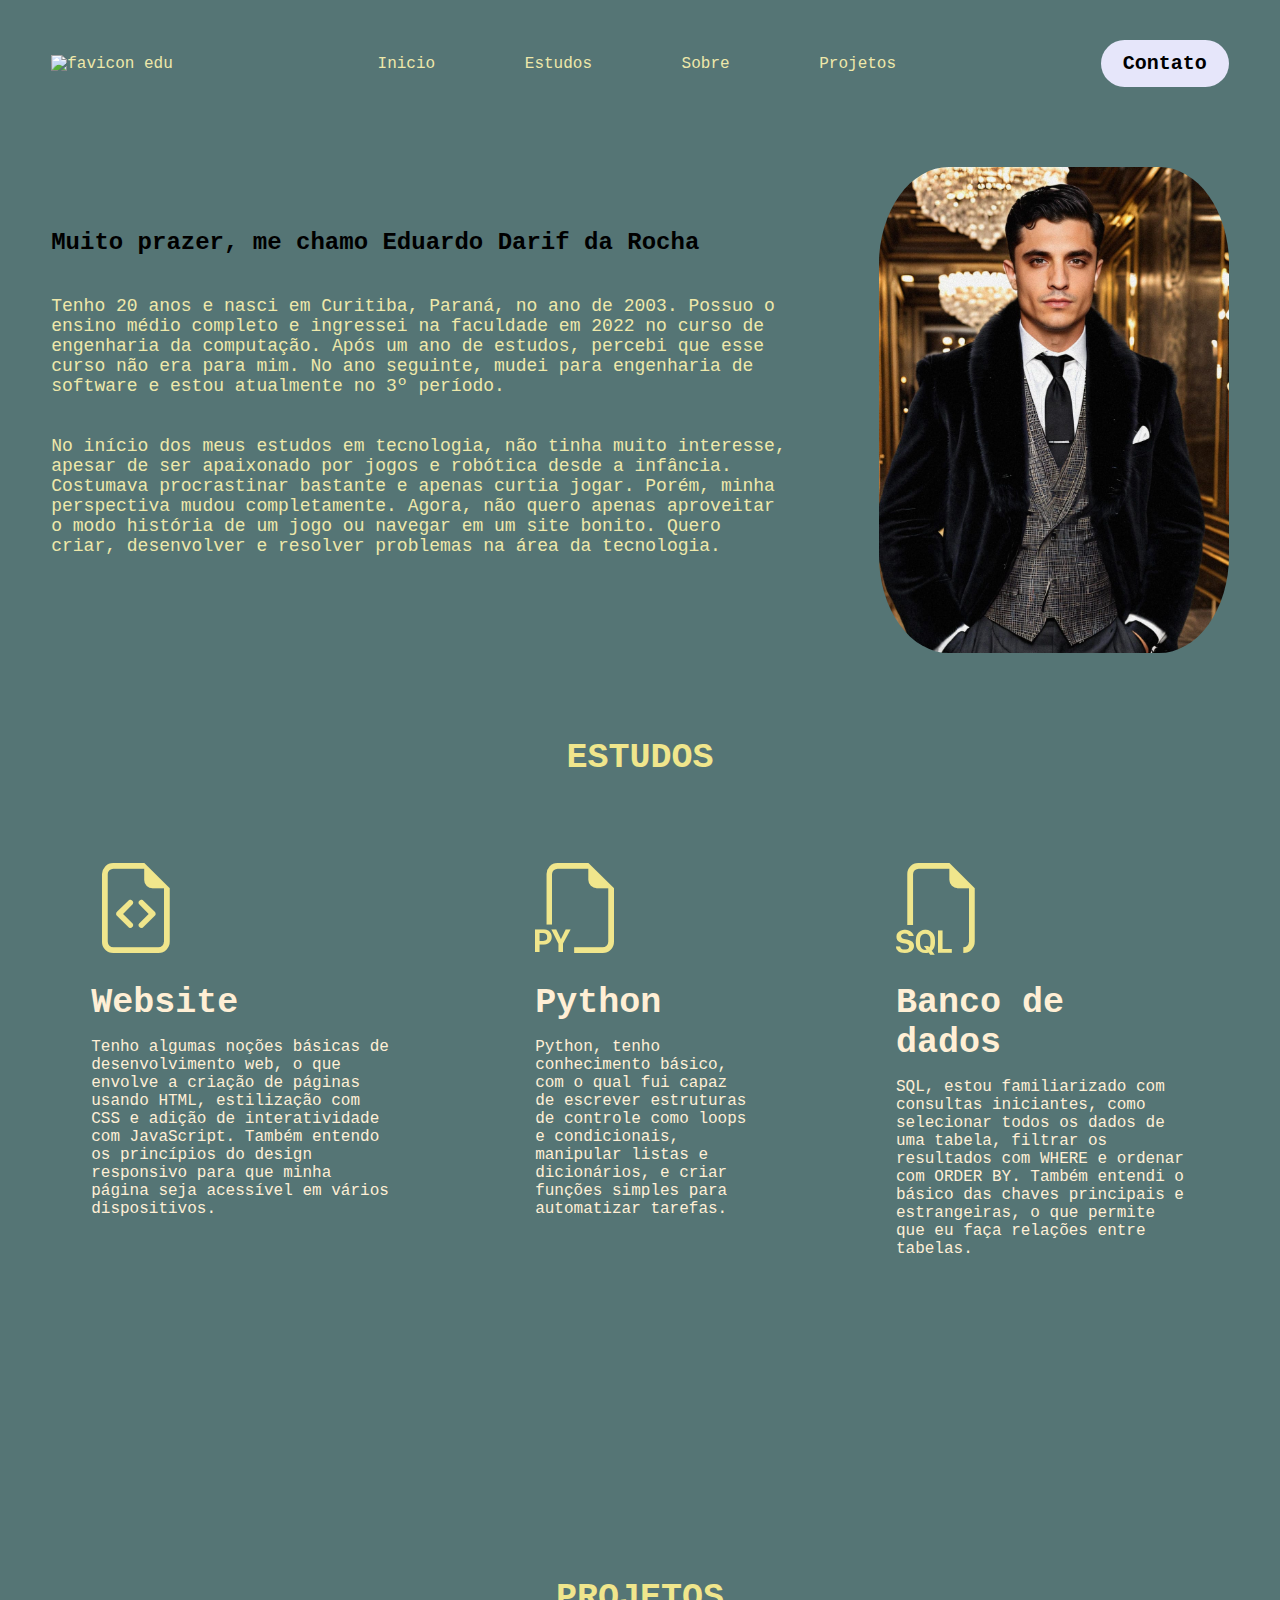
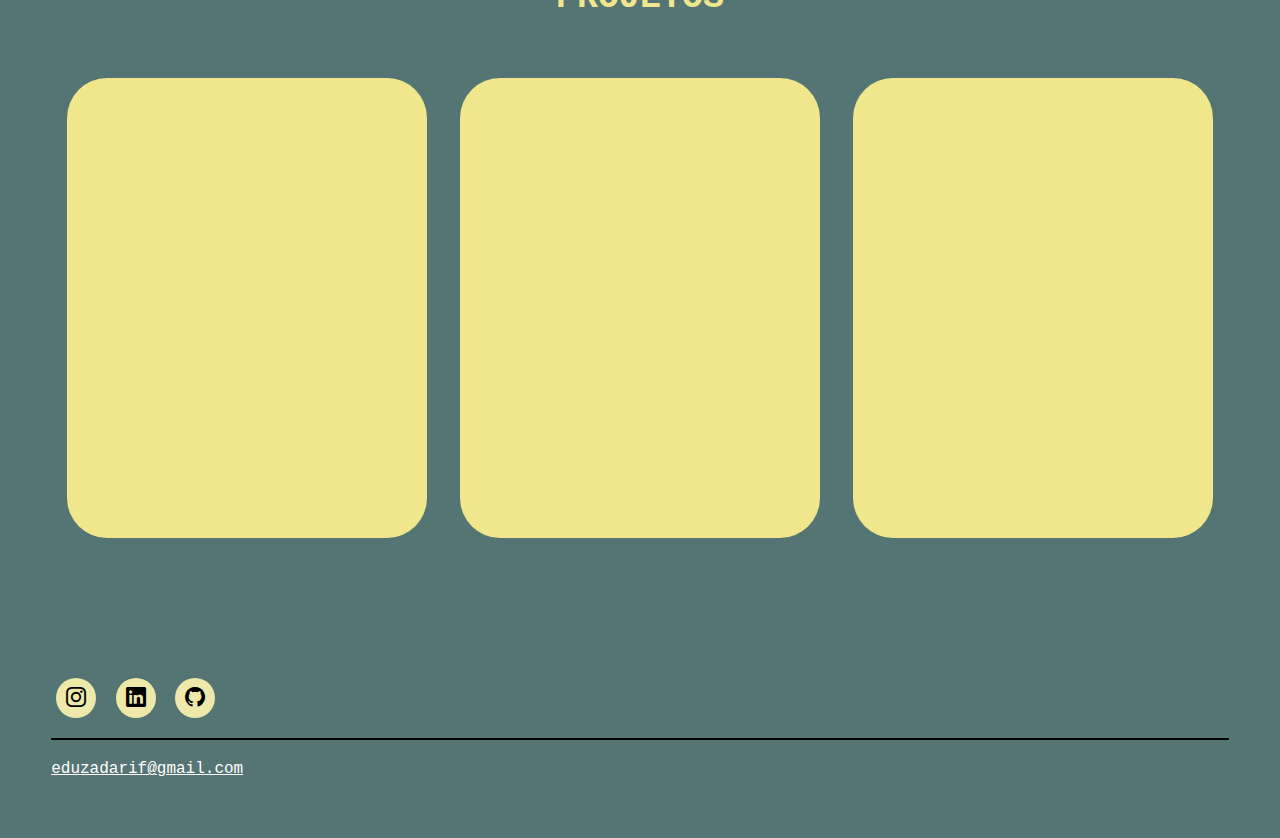
==== commit ffb26509: "alterando portfolio" ====
--- a/index.html
+++ b/index.html
@@ -6,8 +6,7 @@
     <meta name="viewport" content="width=device-width, initial-scale=1.0">
     <link rel="stylesheet" href="assets/assets/css/style.css">
     <link rel="stylesheet" href="https://cdn.jsdelivr.net/npm/bootstrap-icons@1.11.3/font/bootstrap-icons.min.css">
-    <!--bootstrap icon-->
-    <link rel="shortcut icon" href="images/favicon.ico.ico" type="image/x-icon">
+    <link rel="shortcut icon" href="images/inventor.png" type="image/x-icon">
     <title>EduDarif</title>
 </head>
 
@@ -19,7 +18,7 @@
                 <a href="#">
                     <img src="images/favicon.ico" alt="favicon edu">
                 </a>
-            </div> <!--logo-->
+            </div>
 
             <nav class="menu_desktop">
                 <ul>
@@ -34,8 +33,8 @@
                 <a href="contatos.html" target="_blank" rel="external">
                     <button>Contato</button>
                 </a>
-            </div><!--contatos para falar comigo-->
-        </div> <!--interface-->
+            </div>
+        </div>
     </header>
 
     <main>
@@ -44,29 +43,21 @@
             <div class="interface">
                 <div class="flex">
                     <div class="txt-topo-site">
-                        <h1>TRANSFORMANDO IDEIAS EM REALIDADE DIGITAL<span>.</span></h1>
-                        <p>Criativade e inovação andam lado a lado. Com uma combinação única de design impactante,
-                            funcionalidade intuitiva e otimização para resultados, estou pronto para criar a presença
-                            online dos seus sonhos.</p>
-
                         <div class="edu-contatos">
-                            <a href="contatos.html" target="_blank" rel="external">
-                                <button>Entre em contato</button>
-                            </a>
+                            <div id="personal-info"></div>
                         </div>
-                    </div><!--txt-topo-site-->
-
+                    </div>
                     <div class="img-topo-site">
                         <img src="images/eduardo.jpeg" alt="edu" id="zoom">
-                    </div><!--img-topo-site-->
-                </div><!--flex-->
-            </div><!--interface-->
-        </section><!--topo-do-site-->
+                    </div>
+                </div>
+            </div>
+        </section>
 
         <a name="Estudos"></a>
         <section id="Estudos" class="especialidades">
             <div class="interface">
-                <h2 class="titulo">MEUS <span>ESTUDOS.</span></h2>
+                <h2 class="titulo"><span>ESTUDOS</span></h2>
                 <div class="flex">
                     <div class="especialidades-box">
                         <i class="bi bi-file-earmark-code"></i>
@@ -75,63 +66,38 @@
                             usando HTML, estilização com CSS e adição de interatividade com JavaScript. Também entendo
                             os princípios do design responsivo para que minha página seja acessível em vários
                             dispositivos.</p>
-                    </div><!--especialidades-box-->
-
+                    </div>
                     <div class="especialidades-box">
                         <i class="bi bi-filetype-py"></i>
                         <h3>Python</h3>
                         <p>Python, tenho conhecimento básico, com o qual fui capaz de escrever estruturas de controle
                             como loops e condicionais, manipular listas e dicionários, e criar funções simples para
                             automatizar tarefas.</p>
-                    </div><!--especialidades-box-->
-
+                    </div>
                     <div class="especialidades-box">
                         <i class="bi bi-filetype-sql"></i>
                         <h3>Banco de dados</h3>
                         <p>SQL, estou familiarizado com consultas iniciantes, como selecionar todos os dados de uma
                             tabela, filtrar os resultados com WHERE e ordenar com ORDER BY. Também entendi o básico das
                             chaves principais e estrangeiras, o que permite que eu faça relações entre tabelas.</p>
-                    </div><!--especialidades-box-->
-                </div><!--flex-->
-            </div><!--interface-->
-        </section><!--especialidades-->
+                    </div>
+                </div>
+            </div>
+        </section>
 
         <a nome="Sobre"></a>
         <section id="Sobre" class="sobre">
             <div class="interface">
-                <div class="flex">
-                    <div class="img-sobre">
-                        <img src="images/eu_2.png" alt="selfie" id="zoom2">
-                    </div><!--img-sobre-->
-
-                    <div class="txt-sobre">
-                        <h2>MUITO PRAZER, ME CHAMO <span>EDUARDO DARIF DA ROCHA.</span></h2>
-                        <p>Tenho 20 anos e nasci em Curitiba, Paraná, no ano de 2003. Possuo o ensino médio completo e
-                            ingressei na faculdade em 2022 no curso de engenharia da computação. Após um ano de estudos,
-                            percebi que esse curso não era para mim. No ano seguinte, mudei para engenharia de software
-                            e estou atualmente no 3º período.</p>
-                        <p>No início dos meus estudos em tecnologia, não tinha muito interesse, apesar de ser apaixonado
-                            por jogos e robótica desde a infância. Costumava procrastinar bastante e apenas curtia
-                            jogar. Porém, minha perspectiva mudou completamente. Agora, não quero apenas aproveitar o
-                            modo história de um jogo ou navegar em um site bonito. Quero criar, desenvolver e resolver
-                            problemas na área da tecnologia.</p>
-                        <div class="eddarif-social">
-                            <a href="https://www.instagram.com/edudarif/" target="_blank" rel="external"><button><i
-                                        class="bi bi-instagram"></i></button></a>
-                            <a href="https://www.linkedin.com/in/eduardo-darif-da-rocha-286b02239/" target="_blank"
-                                rel="external"><button><i class="bi bi-linkedin"></i></button></a>
-                            <a href="https://github.com/EduDarif" target="_blank" rel="external"><button><i
-                                        class="bi bi-github"></i></button></a>
-                        </div><!--eddarif-social-->
-                    </div><!--txt-sobre-->
-                </div><!--flex-->
-            </div><!--interface-->
-        </section><!--sobre-->
+                <div class="txt-sobre">
+                    <div id="repos-container"></div>
+                </div>
+            </div>
+        </section>
 
         <a nome="Projetos"></a>
         <section id="Projetos" class="portfolio">
             <div class="interface">
-                <h2 class="titulo">MEU <span>PORTFÓLIO.</span></h2>
+                <h2 class="titulo">PROJETOS</h2>
                 <div class="flex">
                     <a href="https://github.com/EduDarif/viacep.git" target="_blank" rel="external">
                         <div class="img-port" style="background-image: url(images/portfólio.jpg);">
@@ -139,19 +105,18 @@
                         </div>
                     </a>
                     <a href="https://github.com/EduDarif/Lista_Tarefas.git" target="_blank" rel="external">
-                    <div class="img-port" style="background-image: url(images/portfólio.jpg);">
-                        <div class="overlay">Lista de Tarefas</div>
-                    </div>
+                        <div class="img-port" style="background-image: url(images/portfólio.jpg);">
+                            <div class="overlay">Lista de Tarefas</div>
+                        </div>
                     </a>
                     <a href="https://github.com/Eric-Coutinho/Jogo-Da-Velha-JS.git" target="_blank" rel="external">
-                    <div class="img-port" style="background-image: url(images/portfólio.jpg);">
-                        <div class="overlay">Jogo da Velha</div>
-                    </div>
+                        <div class="img-port" style="background-image: url(images/portfólio.jpg);">
+                            <div class="overlay">Jogo da Velha</div>
+                        </div>
                     </a>
-                </div><!--flex-->
-            </div><!--interface-->
-        </section><!--portifolio-->
-
+                </div>
+            </div>
+        </section>
     </main>
 
     <footer>
@@ -159,7 +124,6 @@
             <div class="line-footer">
                 <div class="flex">
                     <div class="logo-footer">
-                        <img src="images/favicon.ico" alt="logotipo edu">
                         <div class="eddarif-social">
                             <a href=https://www.instagram.com/edudarif/ target="_blank" rel="external"><button><i
                                         class="bi bi-instagram"></i></button></a>
@@ -167,21 +131,20 @@
                                 rel="external"><button><i class="bi bi-linkedin"></i></button></a>
                             <a href="https://github.com/EduDarif" target="_blank" rel="external"><button><i
                                         class="bi bi-github"></i></button></a>
-                        </div><!--eddarif-social-->
-                    </div><!--flex-->
-                </div><!--logo-footer-->
-            </div><!--line-footer-->
+                        </div>
+                    </div>
+                </div>
+            </div>
 
             <div class="line-footer borda">
-                <p><i class="bi bi-envelope-fill"></i> <a href="mailto:eduzadarif@gmail.com">eduzadarif@gmail.com</a>
+                <p><a href="mailto:eduzadarif@gmail.com">eduzadarif@gmail.com</a>
                 </p>
-            </div><!--line-footer-->
-
-        </div><!--interface-->
+            </div>
+        </div>
     </footer>
 
     <script src="assets/assets/js/functions.js"></script>
 
 </body>
 
-</html>+</html>
--- a/assets/assets/css/style.css
+++ b/assets/assets/css/style.css
@@ -1,4 +1,4 @@
-/* ESTILO GERAL */
+
 * {
     margin: 0;
     padding: 0;
@@ -7,7 +7,7 @@
 }
 
 body {
-    background-color: #272626;
+    background-color: rgb(85, 117, 117);
     height: 100vh;
 }
 
@@ -21,33 +21,31 @@
 }
 
 .edu-contatos button {
-    padding: 10px 40px;
-    font-size: 18px;
+    padding: 10px 20px;
+    font-size: 20px;
     font-weight: 600;
-    background-color: rgb(22, 165, 165);
-    border: 0;
-    border-radius: 30px;
-    cursor: pointer;
-    transition: .2s;
-}
+    background-color: lavender;
+    border: 2px solid transparent;
+    border-radius: 50px; /* Deixa o botão redondo */
+}
+
 
 h2.titulo {
-    color: white;
+    color: khaki;
     font-size: 35px;
     text-align: center;
 }
 
 h2.titulo span {
-    color: rgb(22, 165, 165);
+    color: khaki;
 }
 
 button:hover,
 form .edu-enviar input:hover {
-    box-shadow: 0px 0px 8px rgb(22, 165, 165);
+    box-shadow: 0px 0px 8px khaki;
     transform: scale(1.07);
 }
 
-/* ESTILO DO CABEÇALHO */
 header {
     padding: 40px 4%;
 }
@@ -59,14 +57,14 @@
 }
 
 header a {
-    color: #8f8c8c;
+    color: palegoldenrod;
     text-decoration: none;
     display: inline-block;
     transition: .2s;
 }
 
 header a:hover {
-    color: whitesmoke;
+    color: khaki;
     transform: scale(1.07);
 }
 
@@ -79,7 +77,6 @@
     padding: 0 40px;
 }
 
-/* ESTILO DO TOPO DO SITE */
 section.topo-do-site {
     padding: 40px 4%;
 }
@@ -97,21 +94,22 @@
 }
 
 .topo-do-site .txt-topo-site h1 span {
-    color: rgb(22, 165, 165);
+    color: khaki;
 }
 
 .topo-do-site .txt-topo-site p {
-    color: white;
+    color: palegoldenrod;
     margin: 40px 0;
     font-size: 18px;
 }
 
 .topo-do-site .img-topo-site img {
-    position: relative;
-    animation: flutuar 2s ease-in-out infinite alternate;
-    width: 285px;
+    /* position: relative; */
+    position: static;
+    width: 350px;
     border-radius: 20%;
     border: none;
+    text-align: center;
 }
 
 @keyframes flutuar {
@@ -124,7 +122,6 @@
     }
 }
 
-/* ESTILOS DAS ESPECIALIDADES */
 section.especialidades {
     padding: 40px 4%;
 }
@@ -134,29 +131,23 @@
 }
 
 .especialidades .especialidades-box {
-    color: white;
+    color: papayawhip;
     padding: 40px;
     border-radius: 20px;
     margin-top: 45px;
     transition: .2s;
 }
 
-.especialidades .especialidades-box:hover {
-    transform: scale(1.05);
-    box-shadow: 0 0 10px rgba(255, 255, 255, 0.39);
-}
-
 .especialidades .especialidades-box i {
-    font-size: 70px;
-    color: rgb(22, 165, 165);
+    font-size: 90px;
+    color: khaki;
 }
 
 .especialidades .especialidades-box h3 {
-    font-size: 28px;
+    font-size: 35px;
     margin: 15px 0;
 }
 
-/* ESTILO DO SOBRE */
 section.sobre {
     padding: 80px 4%;
 }
@@ -167,7 +158,7 @@
 }
 
 .sobre .txt-sobre {
-    color: white;
+    color: palegoldenrod;
 }
 
 .sobre .txt-sobre h2 {
@@ -177,8 +168,8 @@
 }
 
 .sobre .txt-sobre h2 span {
-    color: rgb(22, 165, 165);
-    display: block;
+    color: khaki;
+    display: flex;
 }
 
 .sobre .txt-sobre p {
@@ -191,7 +182,7 @@
     height: 40px;
     border-radius: 50%;
     border: none;
-    background-color: rgb(22, 165, 165);
+    background-color: palegoldenrod;
     font-size: 20px;
     cursor: pointer;
     margin: 0 5px;
@@ -204,10 +195,8 @@
     width: 310px;
 }
 
-/* ESTILO DO PORTFÓLIO */
 section.portfolio {
     padding: 80px 4%;
-    box-shadow: 0 0 40px 10px rgba(255, 255, 255, 0.096);
 }
 
 section.portfolio .flex {
@@ -218,7 +207,7 @@
 .img-port {
     width: 360px;
     height: 460px;
-    background-color: rgb(22, 165, 165);
+    background-color: khaki;
     background-size: cover;
     background-position: 100% 0%;
     border-radius: 40px;
@@ -228,7 +217,7 @@
 }
 
 .img-port:hover {
-    background-position: 100% 100%
+    background-position: 100% 100%;
 }
 
 .overlay {
@@ -243,8 +232,8 @@
     align-items: center;
     justify-content: center;
     font-size: 24px;
-    font-weight: 600;
-    color: white;
+    font-weight: 400;
+    color: azure;
     opacity: 0;
     transition: .5s;
 }
@@ -252,8 +241,6 @@
 .overlay:hover {
     opacity: 1;
 }
-
-/* ESTILO DO FORMULÁRIO DE CONTATO */
 
 section.formulario {
     padding: 80px 4%;
@@ -272,7 +259,7 @@
 form input,
 form textarea {
     width: 100%;
-    background-color: rgb(59, 59, 59);
+    background-color: azure;
     border: 0;
     outline: 0;
     padding: 20px 15px;
@@ -293,18 +280,15 @@
 
 form .edu-enviar input {
     width: 120px;
-    background-color: rgb(22, 165, 165);
+    background-color: khaki;
     color: black;
     font-weight: 700;
     cursor: pointer;
     transition: .2s;
 }
 
-/* ESTILO DO RODAPÉ */
-
 footer {
     padding: 40px 4%;
-    box-shadow: 0 0 40px 10px rgba(255, 255, 255, 0.048);
 }
 
 footer .flex {
@@ -316,11 +300,11 @@
 }
 
 .borda {
-    border-top: 2px solid rgb(22, 165, 165);
+    border-top: 2px solid ;
 }
 
 footer .line-footer p i {
-    color: rgb(22, 165, 165);
+    color: khaki;
     font-size: 22px;
 }
 
@@ -330,7 +314,6 @@
 
 @media screen and (max-width: 1020px) {
 
-    /* CLASSES GERAIS */
     .flex {
         flex-direction: column;
     }
@@ -344,13 +327,11 @@
         flex-direction: column-reverse;
     }
 
-    /* CABEÇALHO */
     .menu_desktop,
     .edu-contatos {
         display: none;
     }
 
-    /* TOPO DO SITE */
     section.topo-do-site .flex {
         gap: 55px;
     }
@@ -367,12 +348,10 @@
         width: 100%;
     }
 
-    /* ESTILOS DAS ESPECIALIDADES */
     section.especialidades {
         padding: 40px 8%;
     }
 
-    /* SOBRE */
     section.sobre {
         padding: 80px 8%;
     }
@@ -391,7 +370,6 @@
         width: 100%;
     }
 
-    /* PORTFÓLIO */
     section.portfolio {
         padding: 80px 8%;
     }
@@ -413,4 +391,5 @@
     footer .line-footer {
         text-align: center;
     }
+  
 }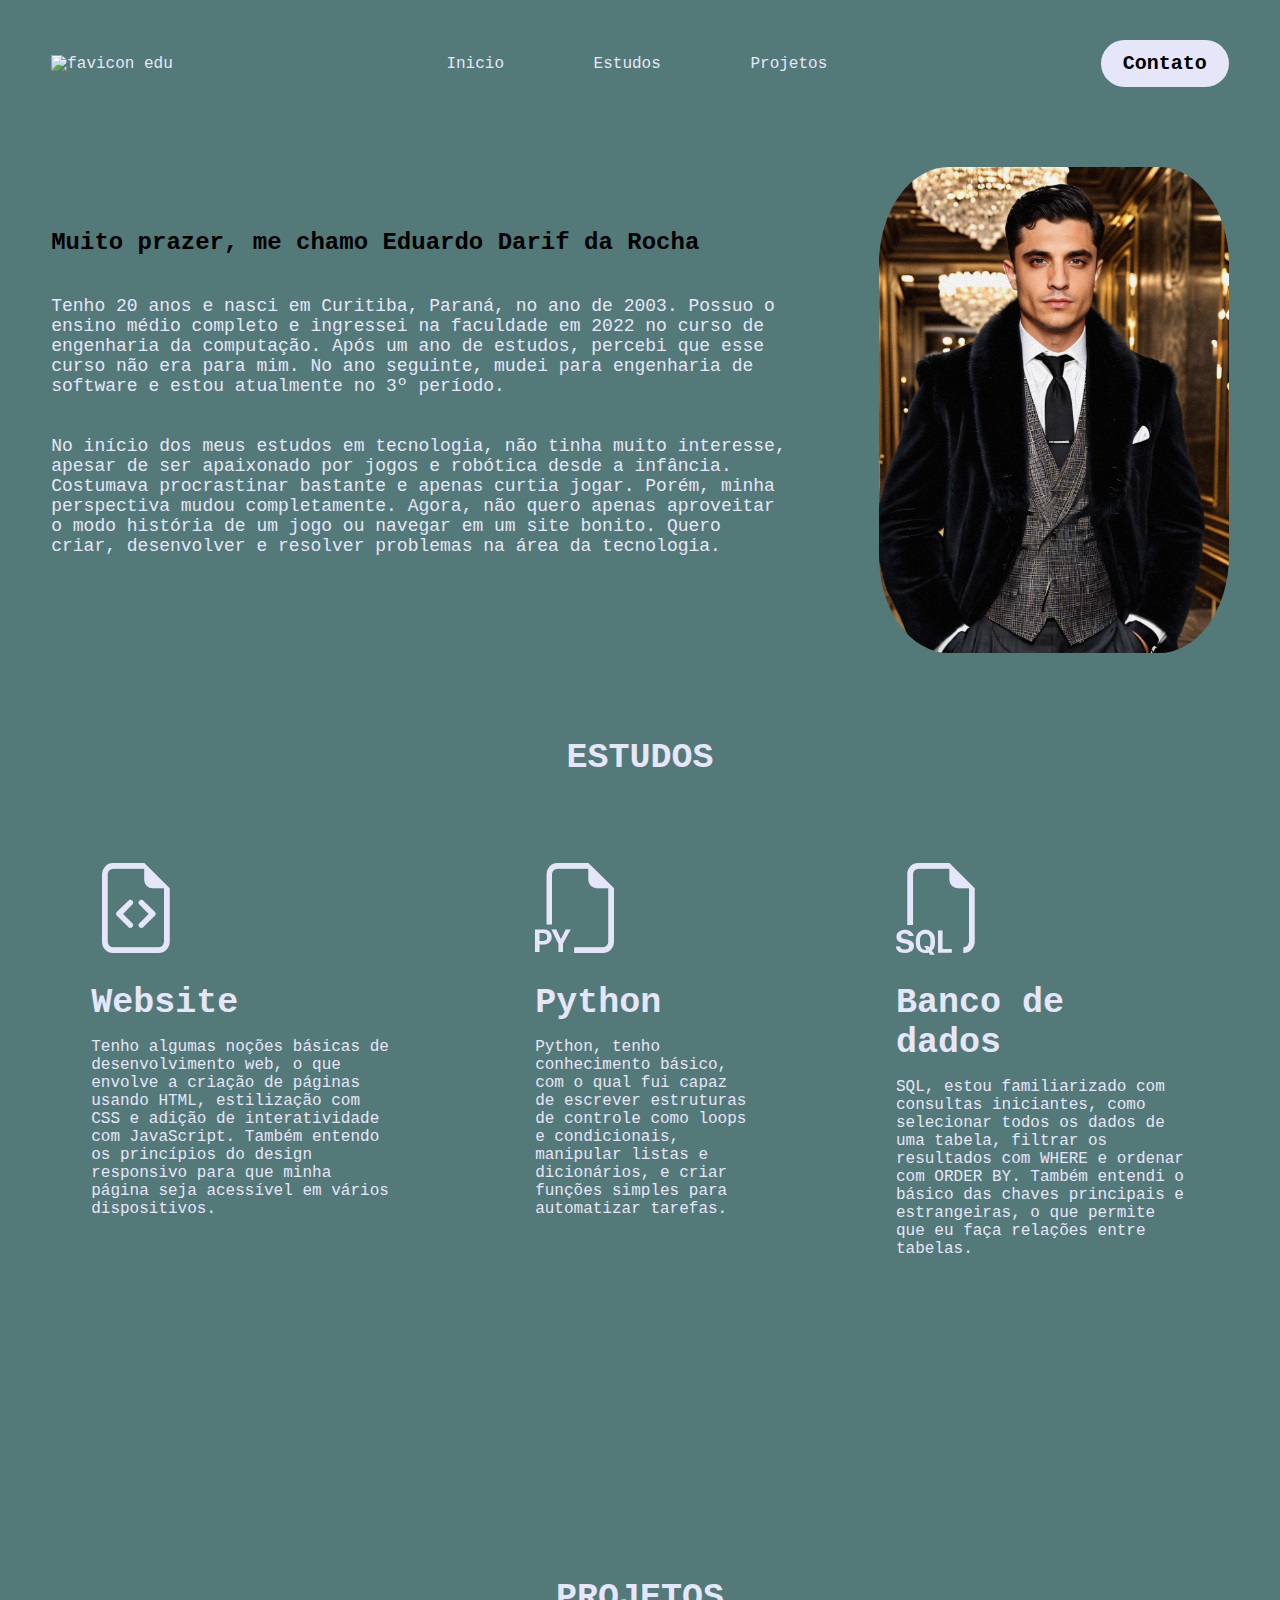
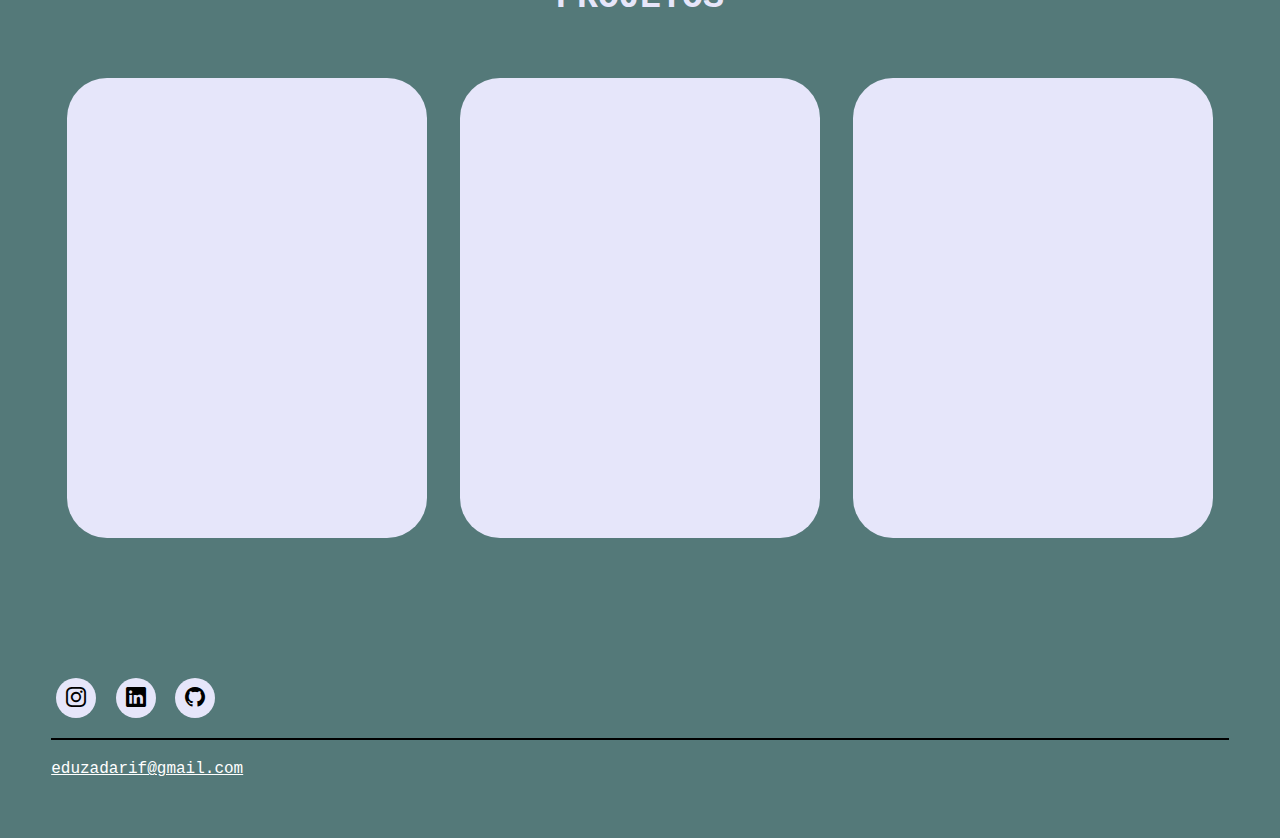
==== commit 68d616b4: "removendo (sobre)" ====
--- a/index.html
+++ b/index.html
@@ -24,7 +24,6 @@
                 <ul>
                     <li><a href="#Inicio">Inicio</a></li>
                     <li><a href="#Estudos">Estudos</a></li>
-                    <li><a href="#Sobre">Sobre</a></li>
                     <li><a href="#Projetos">Projetos</a></li>
                 </ul>
             </nav>
--- a/assets/assets/css/style.css
+++ b/assets/assets/css/style.css
@@ -7,7 +7,7 @@
 }
 
 body {
-    background-color: rgb(85, 117, 117);
+    background-color: rgb(84, 121, 121);
     height: 100vh;
 }
 
@@ -31,18 +31,18 @@
 
 
 h2.titulo {
-    color: khaki;
+    color: lavender;
     font-size: 35px;
     text-align: center;
 }
 
 h2.titulo span {
-    color: khaki;
+    color: lavender;
 }
 
 button:hover,
 form .edu-enviar input:hover {
-    box-shadow: 0px 0px 8px khaki;
+    box-shadow: 0px 0px 8px lavender;
     transform: scale(1.07);
 }
 
@@ -57,14 +57,14 @@
 }
 
 header a {
-    color: palegoldenrod;
+    color: lavender;
     text-decoration: none;
     display: inline-block;
     transition: .2s;
 }
 
 header a:hover {
-    color: khaki;
+    color: lavender;
     transform: scale(1.07);
 }
 
@@ -94,11 +94,11 @@
 }
 
 .topo-do-site .txt-topo-site h1 span {
-    color: khaki;
+    color: lavender;
 }
 
 .topo-do-site .txt-topo-site p {
-    color: palegoldenrod;
+    color: lavender;
     margin: 40px 0;
     font-size: 18px;
 }
@@ -131,7 +131,7 @@
 }
 
 .especialidades .especialidades-box {
-    color: papayawhip;
+    color: lavender;
     padding: 40px;
     border-radius: 20px;
     margin-top: 45px;
@@ -140,7 +140,7 @@
 
 .especialidades .especialidades-box i {
     font-size: 90px;
-    color: khaki;
+    color: lavender;
 }
 
 .especialidades .especialidades-box h3 {
@@ -158,7 +158,7 @@
 }
 
 .sobre .txt-sobre {
-    color: palegoldenrod;
+    color: lavender;
 }
 
 .sobre .txt-sobre h2 {
@@ -168,7 +168,7 @@
 }
 
 .sobre .txt-sobre h2 span {
-    color: khaki;
+    color: lavender;
     display: flex;
 }
 
@@ -182,7 +182,7 @@
     height: 40px;
     border-radius: 50%;
     border: none;
-    background-color: palegoldenrod;
+    background-color: lavender;
     font-size: 20px;
     cursor: pointer;
     margin: 0 5px;
@@ -207,7 +207,7 @@
 .img-port {
     width: 360px;
     height: 460px;
-    background-color: khaki;
+    background-color: lavender;
     background-size: cover;
     background-position: 100% 0%;
     border-radius: 40px;
@@ -280,7 +280,7 @@
 
 form .edu-enviar input {
     width: 120px;
-    background-color: khaki;
+    background-color: lavender;
     color: black;
     font-weight: 700;
     cursor: pointer;
@@ -304,7 +304,7 @@
 }
 
 footer .line-footer p i {
-    color: khaki;
+    color: lavender;
     font-size: 22px;
 }
 
